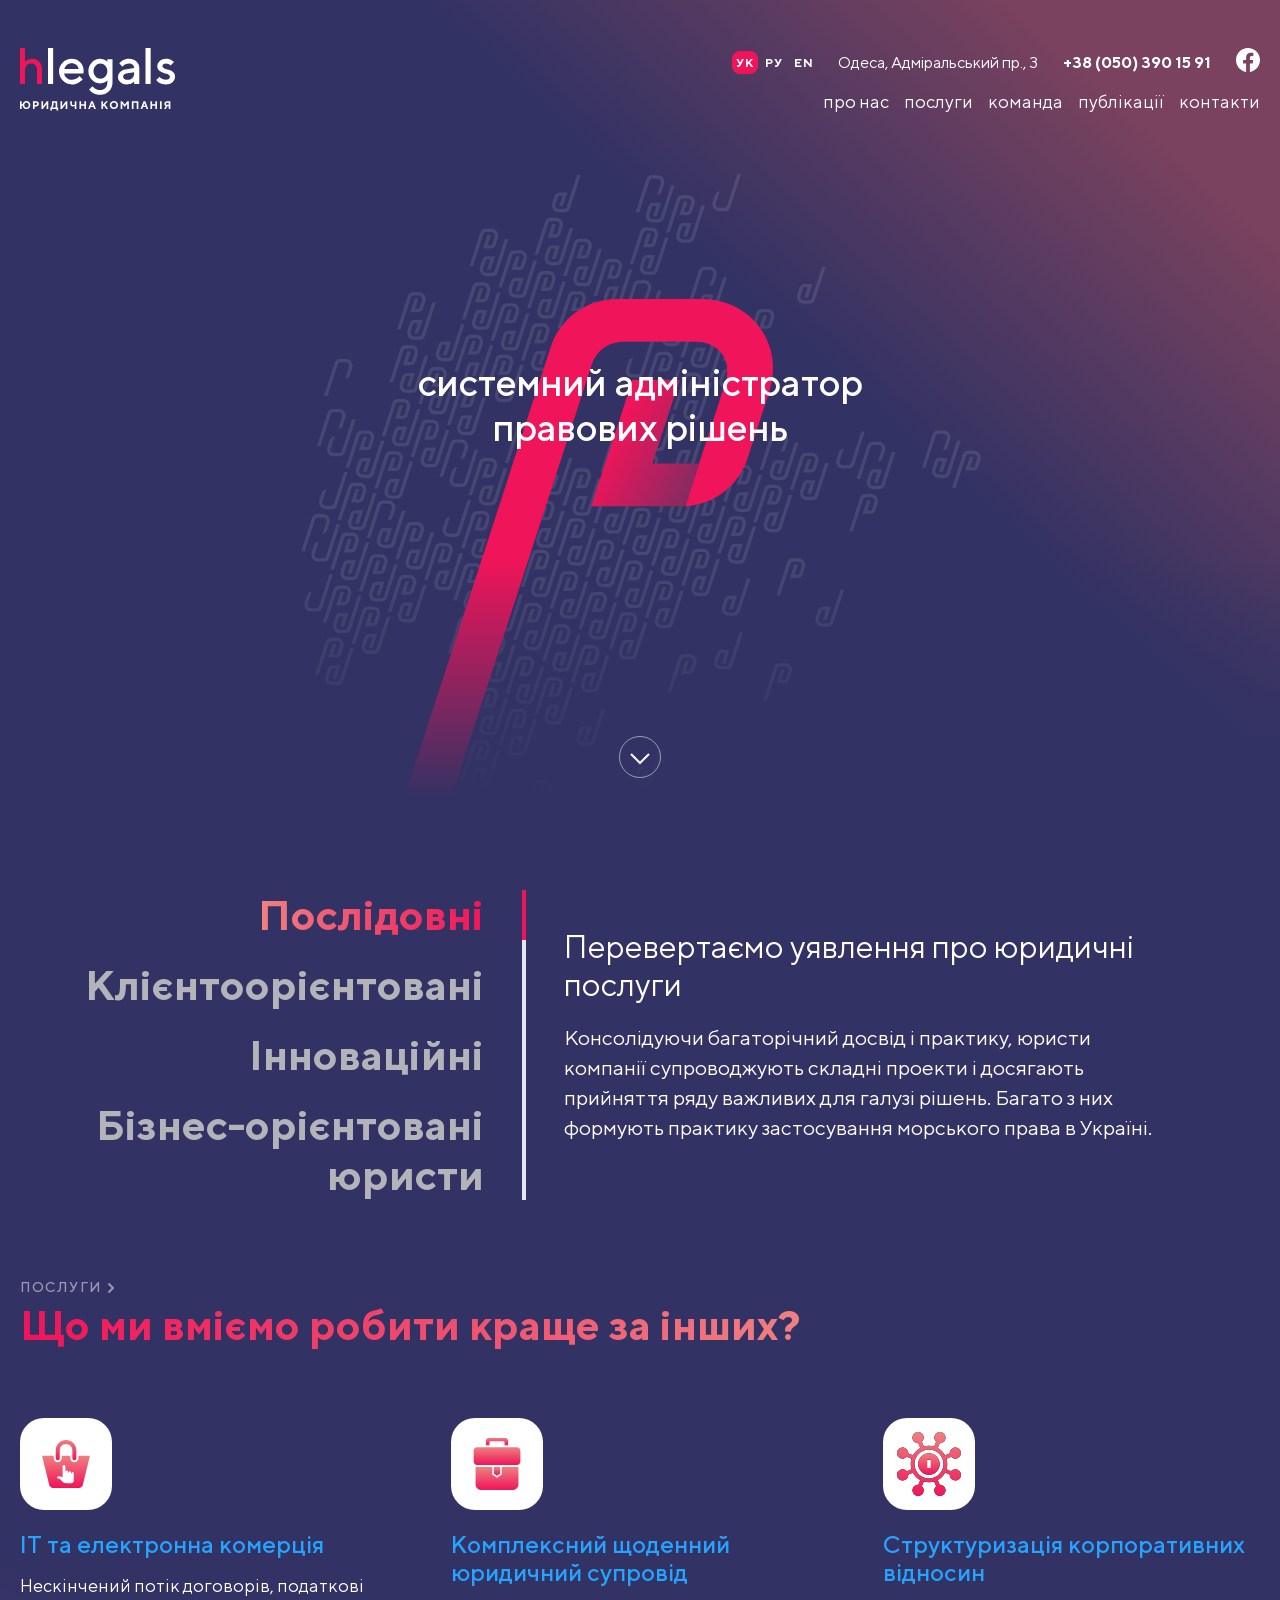
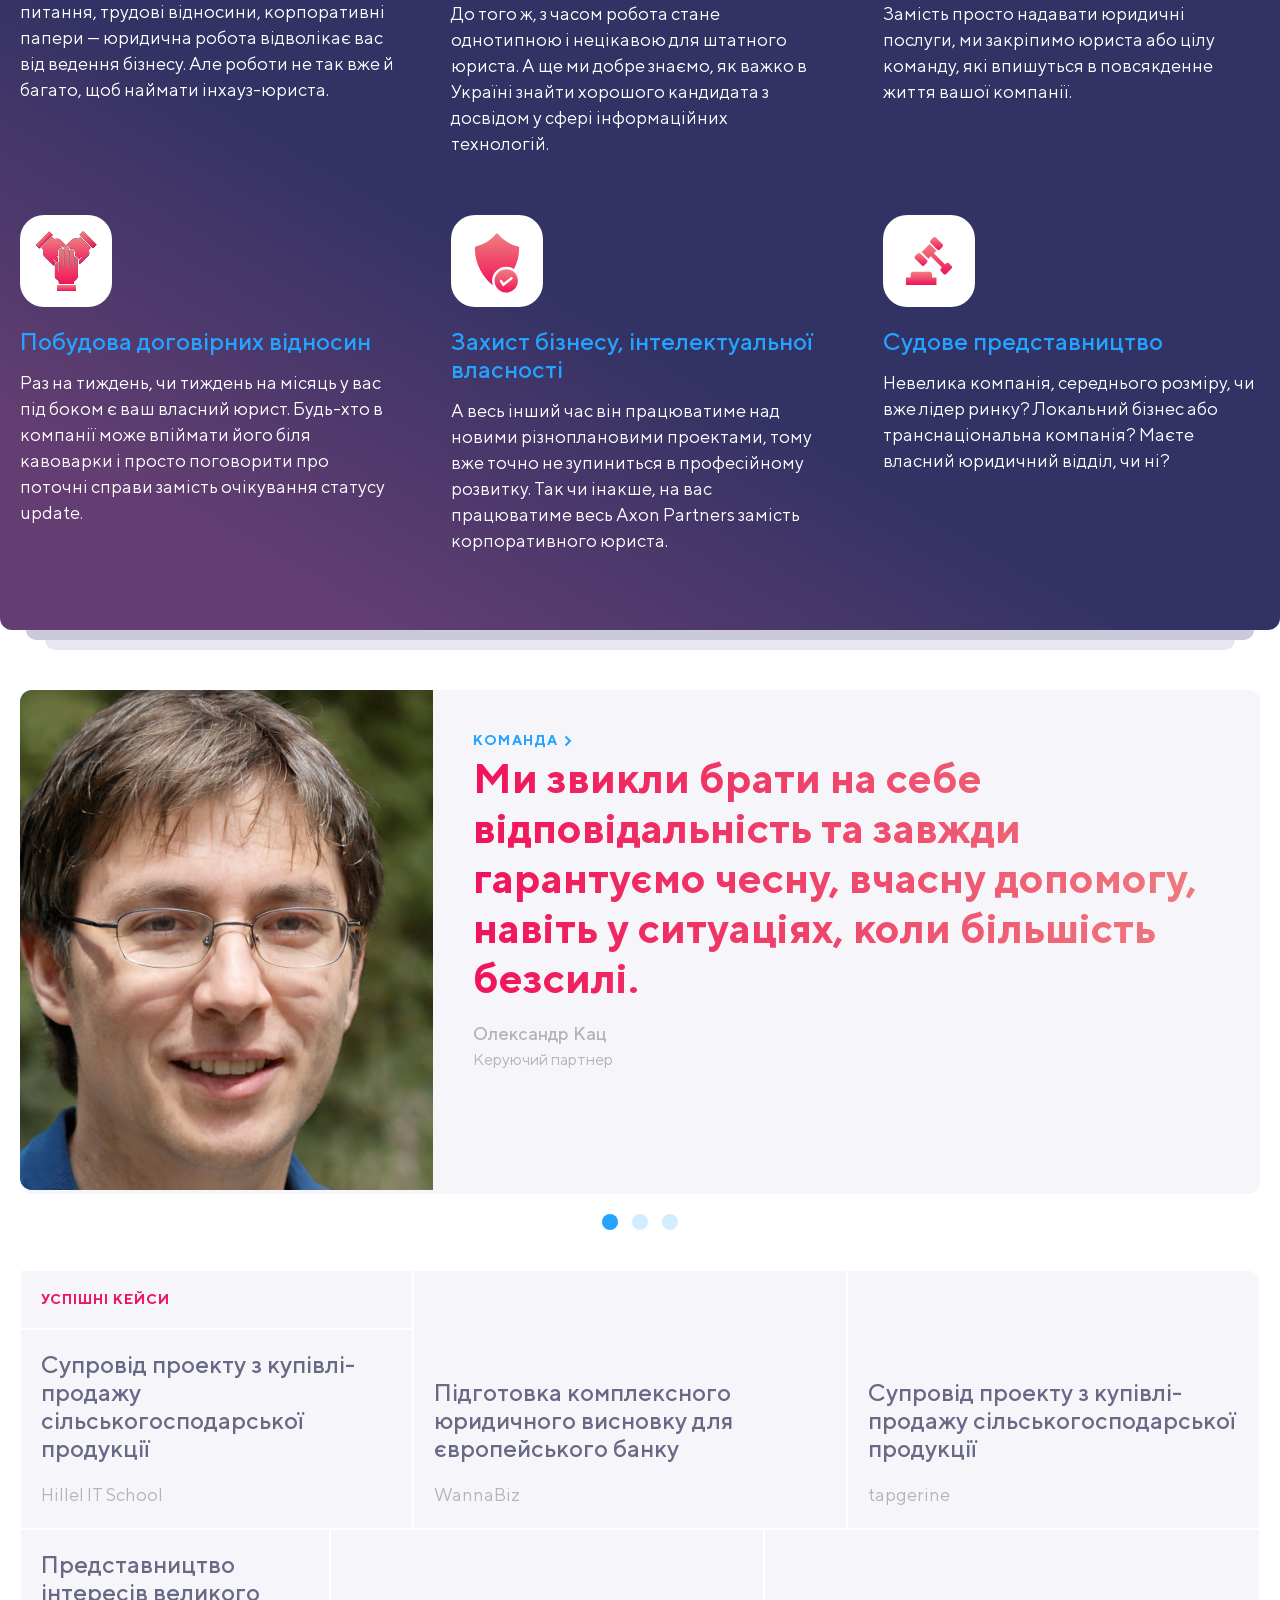
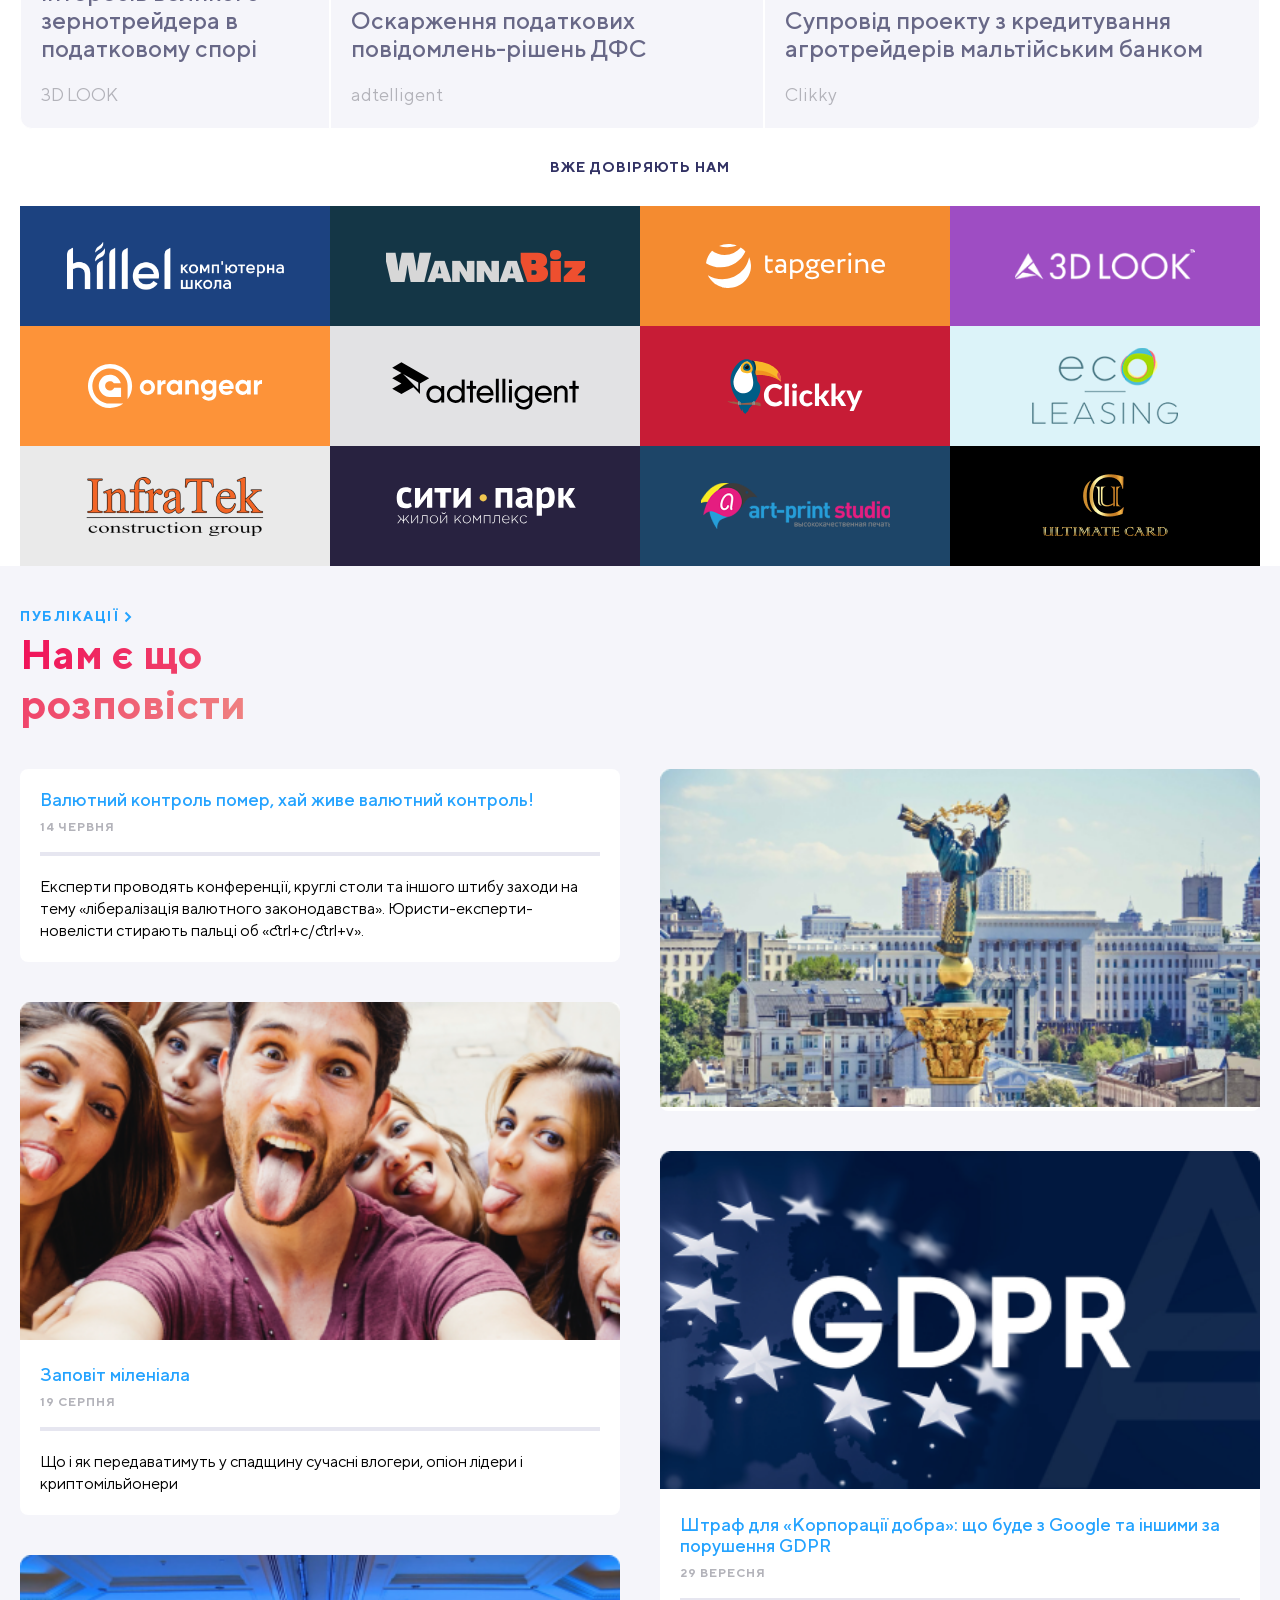
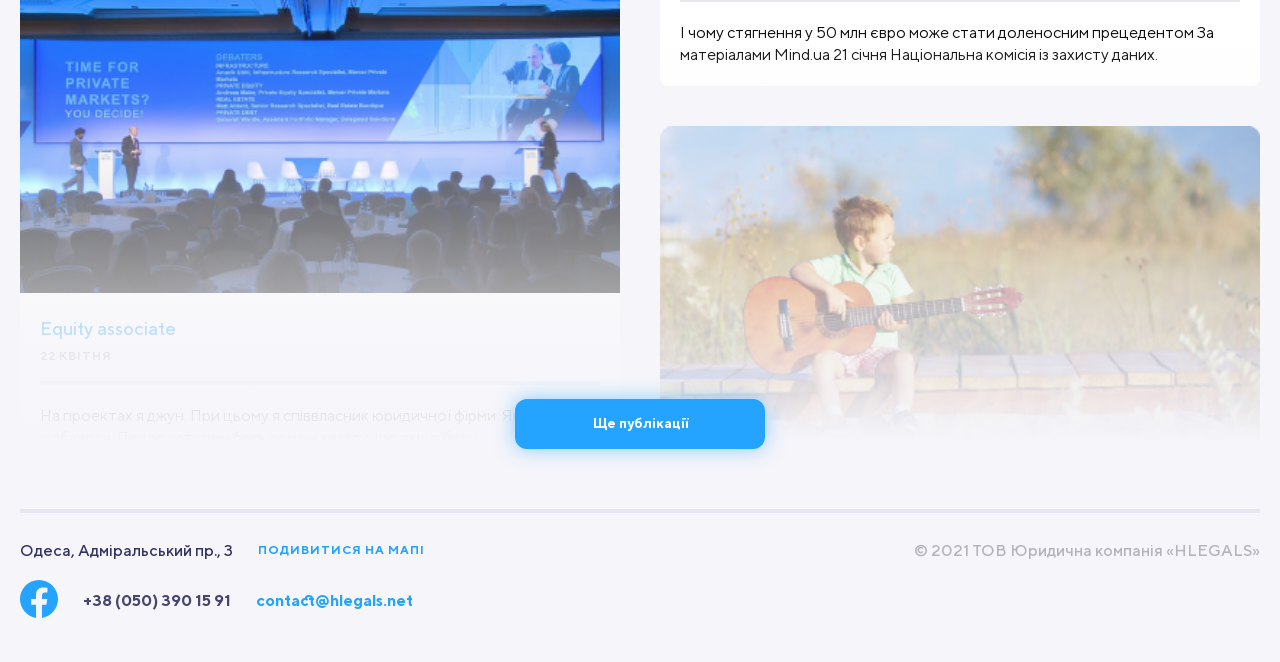
==== index.html @ c1e5ec0d "Сделал hover" ====
<!DOCTYPE html>
<html lang="zxx">

<head>
  <meta charset="UTF-8">
  <meta name="viewport" content="width=device-width, initial-scale=1.0">
  <meta http-equiv="X-UA-Compatible" content="ie=edge">
  <title>Hlegals</title>
  <link rel="stylesheet" href="assets/css/style.css">
  <link rel="shortcut icon" type="image/png" href="assets/img/favicon.svg">
</head>

<body>

  <header class="header">
    <div class="container">
      <div class="header__grid">
        <div class="header__logo">
          <img class="header__logo-img" src="assets/img/Logo-header.svg" alt="header__logo-img">
        </div>

        <nav class="header__actions actions">
          <div class="actions__lang">
            <a class="actions__lang-link actions__lang-link--active" href="#">УК</a>
            <a class="actions__lang-link" href="#">РУ</a>
            <a class="actions__lang-link" href="#">EN</a>

          </div>

          <address class="actions__address">
            <a class="actions__address-link"
              href="https://www.google.com/maps?q=%D0%9E%D0%B4%D0%B5%D1%81%D0%B0,+%D0%90%D0%B4%D0%BC%D1%96%D1%80%D0%B0%D0%BB%D1%8C%D1%81%D1%8C%D0%BA%D0%B8%D0%B9+%D0%BF%D1%80.,+3&um=1&ie=UTF-8&sa=X&ved=2ahUKEwiUn9HohcD7AhVwQ0EAHQjmD-EQ_AUoAXoECAIQAw"
              target="_blank">Одеса,
              Адміральський пр., 3</a>
          </address>

          <div class="actions__phone">
            <a class="actions__phone-link" href="tel:+380503901591">+38 (050) 390 15 91</a>
          </div>

          <div class="actions__social">
            <a class="actions__social-link" href="#">
              <svg width="24" height="24" viewBox="0 0 24 24" fill="none" xmlns="http://www.w3.org/2000/svg">
                <path class="actions__social-img"
                  d="M24 12.0733C24 5.40541 18.6274 0 12 0C5.37258 0 0 5.40541 0 12.0733C0 18.0995 4.38823 23.0943 10.125 24V15.5633H7.07813V12.0733H10.125V9.41343C10.125 6.38755 11.9165 4.71615 14.6576 4.71615C15.9705 4.71615 17.3438 4.95195 17.3438 4.95195V7.92313H15.8306C14.3399 7.92313 13.875 8.85379 13.875 9.80857V12.0733H17.2031L16.6711 15.5633H13.875V24C19.6118 23.0943 24 18.0995 24 12.0733Z"
                  fill="white" />
              </svg>
            </a>
          </div>
        </nav>

        <nav class="header__navbar-menu navbar">
          <div class="navbar__burger">
            <span class="navbar__burger-row"></span>
            <span class="navbar__burger-row"></span>
            <span class="navbar__burger-row"></span>
          </div>

          <ul class="navbar__list">
            <li class="navbar__item"><a class="navbar__link" href="about.html">про нас</a></li>
            <li class="navbar__item"><a class="navbar__link" href="servise.html">послуги</a></li>
            <li class="navbar__item"><a class="navbar__link" href="team.html">команда</a></li>
            <li class="navbar__item"><a class="navbar__link" href="publication.html">публікації</a></li>
            <li class="navbar__item"><a class="navbar__link" href="contacts.html">контакти</a></li>

          </ul>
        </nav>
      </div>

      <div class="header__picture">
        <h1 class="header__title">системний адміністратор правових рішень</h1>
        <img class="header__img" src="assets/img/header-logo-main.svg" alt="header-logo-main">
      </div>

      <div class="header__scroll">
        <svg class="header__scroll-img" width="42" height="42" viewBox="0 0 42 42" fill="none"
          xmlns="http://www.w3.org/2000/svg">
          <g clip-path="url(#clip0_1_613)">
            <circle opacity="0.5" cx="21" cy="21" r="20.5" stroke="white" />
            <path d="M12 18L21 27L30 18" stroke="white" stroke-width="2" />
          </g>
          <defs>
            <clipPath id="clip0_1_613">
              <rect width="42" height="42" fill="black" />
            </clipPath>
          </defs>
        </svg>

      </div>

    </div>
  </header>

  <main class="main">
    <section class="benefits">
      <div class="container">
        <div class="benefits__slider slider">
          <div class="slider__headers">
            <div class="slider__header active"><span>Послідовні</span></div>
            <div class="slider__header"><span>Клієнтоорієнтовані</span></div>
            <div class="slider__header"><span>Інноваційні</span></div>
            <div class="slider__header"><span>Бізнес-орієнтовані
                юристи</span></div>
          </div>

          <div class="slider__notes">
            <div class="slider__note active">
              <h3 class="slider__note-title">Перевертаємо уявлення про юридичні послуги</h3>
              <p class="slider__note-description">Консолідуючи багаторічний досвід і практику, юристи компанії
                супроводжують складні проекти і досягають прийняття ряду важливих для галузі рішень. Багато з них
                формують практику застосування морського права в Україні.</p>
            </div>

            <div class="slider__note">
              <h3 class="slider__note-title">Уявлення</h3>
              <p class="slider__note-description">Консолідуючи багаторічний досвід і практику, юристи компанії
                супроводжують складні проекти і досягають прийняття ряду важливих для галузі рішень. Багато з них
                формують практику застосування.</p>
            </div>

            <div class="slider__note">
              <h3 class="slider__note-title">Про юридичні послуги в межах держави</h3>
              <p class="slider__note-description">Консолідуючи багаторічний досвід і практику, юристи компанії
                супроводжують складні проекти і досягають прийняття ряду важливих для галузі рішень. Багато з них
                формують.</p>
            </div>

            <div class="slider__note">
              <h3 class="slider__note-title">Уявлення про юридичні послуги</h3>
              <p class="slider__note-description">Консолідуючи багаторічний досвід і практику, юристи компанії
                супроводжують складні проекти і досягають прийняття ряду важливих для галузі рішень. Багато з них
                формують практику застосування морського права в Україні.</p>
            </div>
          </div>

          <div class="slider__indicators">
            <div class="slider__indicator active"></div>
            <div class="slider__indicator"></div>
            <div class="slider__indicator"></div>
            <div class="slider__indicator"></div>
          </div>
        </div>
      </div>
    </section>

    <section class="experience">
      <div class="container">
        <strong>
          <a class="experience__link section-link" href="servise.html">послуги</a>
        </strong>
        <h2 class="experience__title"><span>Що ми вміємо робити краще за інших?</span></h2>

        <div class="experience__wrap">
          <article class="experience__item item-experience">
            <div class="item-experience__picture">
              <h3 class="item-experience__title"><a class="item-experience__title-link" href="servise-item.html">IT та
                  електронна
                  комерція</a></h3>
              <div class="item-experience__img-box">
                <img class="item-experience__img" src="assets/img/experience-item-1.svg" alt="item-experience-1">
              </div>
            </div>
            <p class="item-experience__description">Нескінчений потік договорів, податкові питання, трудові
              відносини,
              корпоративні папери — юридична
              робота відволікає вас від ведення бізнесу. Але роботи не так вже й багато, щоб наймати інхауз-юриста.
            </p>
          </article>

          <article class="experience__item item-experience">
            <div class="item-experience__picture">
              <h3 class="item-experience__title"><a class="item-experience__title-link"
                  href="servise-item.html">Комплексний щоденний
                  юридичний супровід</a></h3>
              <div class="item-experience__img-box">
                <img class="item-experience__img" src="assets/img/experience-item-2.svg" alt="item-experience-2">
              </div>
            </div>
            <p class="item-experience__description">До того ж, з часом робота стане однотипною і нецікавою для
              штатного
              юриста. А ще ми добре знаємо, як важко в Україні знайти хорошого кандидата з досвідом у сфері
              інформаційних технологій.
            </p>
          </article>

          <article class="experience__item item-experience">
            <div class="item-experience__picture">
              <h3 class="item-experience__title"><a class="item-experience__title-link"
                  href="servise-item.html">Структуризація
                  корпоративних відносин</a></h3>
              <div class="item-experience__img-box">
                <img class="item-experience__img" src="assets/img/experience-item-3.svg" alt="item-experience-3">
              </div>
            </div>
            <p class="item-experience__description">Замість просто надавати юридичні послуги, ми закріпимо юриста
              або
              цілу команду, які впишуться в повсякденне життя вашої компанії.
            </p>
          </article>

          <article class="experience__item item-experience">
            <div class="item-experience__picture">
              <h3 class="item-experience__title"><a class="item-experience__title-link"
                  href="servise-item.html">Побудовa договірних
                  відносин</a></h3>
              <div class="item-experience__img-box">
                <img class="item-experience__img" src="assets/img/experience-item-4.svg" alt="item-experience-4">
              </div>
            </div>
            <p class="item-experience__description">Раз на тиждень, чи тиждень на місяць у вас під боком є ваш
              власний
              юрист. Будь-хто в компанії може впіймати його біля кавоварки і просто поговорити про поточні справи
              замість очікування статусу update.
            </p>
          </article>

          <article class="experience__item item-experience">
            <div class="item-experience__picture">
              <h3 class="item-experience__title"><a class="item-experience__title-link" href="servise-item.html">Захист
                  бізнесу,
                  інтелектуальної власності</a></h3>
              <div class="item-experience__img-box">
                <img class="item-experience__img" src="assets/img/experience-item-5.svg" alt="item-experience-5">
              </div>
            </div>
            <p class="item-experience__description">А весь інший час він працюватиме над новими різноплановими
              проектами, тому вже точно не зупиниться в професійному розвитку. Так чи інакше, на вас працюватиме
              весь
              Axon Partners замість корпоративного юриста.
            </p>
          </article>

          <article class="experience__item item-experience">
            <div class="item-experience__picture">
              <h3 class="item-experience__title"><a class="item-experience__title-link" href="servise-item.html">Судове
                  представництво</a></h3>
              <div class="item-experience__img-box">
                <img class="item-experience__img" src="assets/img/experience-item-6.svg" alt="item-experience-6">
              </div>
            </div>
            <p class="item-experience__description">Невелика компанія, середнього розміру, чи вже лідер ринку?
              Локальний
              бізнес або транснаціональна компанія? Маєте власний юридичний відділ, чи ні?
            </p>
          </article>
        </div>

      </div>
    </section>

    <section class="review">
      <div class="container">
        <h2 class="visually-hidden">Комментарий руководителя</h2>
        <div class="review__container">
          <div class="review__foto">
            <img class="review__img" src="assets/img/author.jpg" alt="review__img">
          </div>

          <div class="review__content">
            <div class="review__link-wrap">
              <strong>
                <a class="review__link section-link section-link--alt" href="team.html">команда</a>
              </strong>
            </div>
            <blockquote class="review__title">Ми звикли брати на себе відповідальність та завжди гарантуємо чесну,
              вчасну
              допомогу,
              навіть у ситуаціях, коли більшість безсилі.</blockquote>
            <div class="review__author-wrap">
              <p class="review__author">Олександр Кац</p>
              <p class="review__job">Керуючий партнер</p>
            </div>
          </div>
        </div>

        <div class="slider__indicators slider__indicators--alt">
          <div class="slider__indicator  active"></div>
          <div class="slider__indicator"></div>
          <div class="slider__indicator"></div>
        </div>

      </div>
    </section>

    <section class="cases">
      <div class="container cases__container">
        <div class="cases__item">
          <h2 class="cases__title">Успішні кейси</h2>
        </div>

        <div class="cases__item">
          <h3 class="cases__item-title">Супровід проекту з купівлі-продажу сільськогосподарської продукції</h3>
          <p class="cases__item-description">Hillel IT School</p>
        </div>

        <div class="cases__item">
          <h3 class="cases__item-title">Підготовка комплексного юридичного висновку для європейського банку</h3>
          <p class="cases__item-description">WannaBiz</p>
        </div>

        <div class="cases__item">
          <h3 class="cases__item-title">Супровід проекту з купівлі-продажу сільськогосподарської продукції</h3>
          <p class="cases__item-description">tapgerine</p>
        </div>

        <div class="cases__item">
          <h3 class="cases__item-title">Представництво інтересів великого зернотрейдера в податковому спорі</h3>
          <p class="cases__item-description">3D LOOK</p>
        </div>

        <div class="cases__item">
          <h3 class="cases__item-title">Оскарження податкових повідомлень-рішень ДФС</h3>
          <p class="cases__item-description">adtelligent</p>
        </div>

        <div class="cases__item">
          <h3 class="cases__item-title">Супровід проекту з кредитування агротрейдерів мальтійським банком</h3>
          <p class="cases__item-description">Clikky</p>
        </div>

      </div>
    </section>

    <section class="companies">
      <div class="container companies__container">
        <h2 class="companies__title">Вже довіряють нам</h2>
        <div class="companies__wrap">
          <a class="companies__logo companies__logo--hillel" href="https://ithillel.ua"><img class="companies__img"
              src="assets/img/logo-hillel.svg" alt="companies__img"></a>
          <a class="companies__logo companies__logo--wannabiz" href="#"><img class="companies__img"
              src="assets/img/logo-wannabiz.png" alt="companies__img"></a>
          <a class="companies__logo companies__logo--tapgerine" href="#"><img class="companies__img"
              src="assets/img/logo-tapgerine.svg" alt="companies__img"></a>
          <a class="companies__logo companies__logo--3d" href="#"><img class="companies__img"
              src="assets/img/logo-3d.png" alt="companies__img"></a>
          <a class="companies__logo companies__logo--orangear" href="#"><img class="companies__img"
              src="assets/img/logo-orangear.svg" alt="companies__img"></a>
          <a class="companies__logo companies__logo--adtell" href="#"><img class="companies__img"
              src="assets/img/logo-adtell.svg" alt="companies__img"></a>
          <a class="companies__logo companies__logo--click" href="#"><img class="companies__img"
              src="assets/img/logo-click.svg" alt="companies__img"></a>
          <a class="companies__logo companies__logo--ecolease" href="#"><img class="companies__img"
              src="assets/img/logo-ecolease.png" alt="companies__img"></a>
          <a class="companies__logo companies__logo--infratek" href="#"><img class="companies__img"
              src="assets/img/logo-infratek.png" alt="companies__img"></a>
          <a class="companies__logo companies__logo--citypark" href="#"><img class="companies__img"
              src="assets/img/logo-citypark.svg" alt="companies__img"></a>
          <a class="companies__logo companies__logo--art" href="#"><img class="companies__img"
              src="assets/img/logo-art.png" alt="companies__img"></a>
          <a class="companies__logo companies__logo--ucard" href="#"><img class="companies__img"
              src="assets/img/logo-ucard.png" alt="companies__img"></a>
        </div>
      </div>
    </section>

    <section class="publication">
      <div class="container">
        <strong>
          <a class="publication__link section-link section-link--alt" href="publication.html">Публікації</a>
        </strong>
        <h2 class="publication__title"><span>Нам є що розповісти</span></h2>

        <div class="publication__wrap">
          <article class="publication-item">
            <h3 class="publication-item__title"><a class="publication-item__title-link"
                href="publication-item.html">Валютний контроль
                помер,
                хай живе валютний контроль!</a></h3>
            <time datetime="2022-06-14 16:00" class="publication-item__date">14 червня</time>
            <p class="publication-item__desription">Експерти проводять конференції, круглі столи та іншого штибу заходи
              на тему «лібералізація валютного законодавства». Юристи-експерти-новелісти стирають пальці об
              «ctrl+c/ctrl+v».</p>
          </article>

          <article class="publication-item">
            <a href="publication-item.html">
              <img class="publication-item__img" src="assets/img/publication-1.png" alt="publication-1">
            </a>
            <h3 class="publication-item__title"><a class="publication-item__title-link"
                href="publication-item.html">Заповiт мiленiала</a>
            </h3>
            <time datetime="2022-08-19 17:00" class="publication-item__date">19 серпня</time>
            <p class="publication-item__desription">Що i як передаватимуть у спадщину сучаснi влогери, опiон лiдери i
              криптомiльйонери
            </p>
          </article>

          <article class="publication-item">
            <a href="publication-item.html">
              <img class="publication-item__img" src="assets/img/publication-2.png" alt="publication-2">
            </a>
            <h3 class="publication-item__title"><a class="publication-item__title-link"
                href="publication-item.html">Equity associate</a>
            </h3>
            <time datetime="2022-04-22 18:00" class="publication-item__date">22 квітня</time>
            <p class="publication-item__desription">На проектах я джун. При цьому я співвласник юридичної фірми. Як це
              відбулося. Перед вступом батьки мені казали, що якщо буду…</p>
          </article>

          <article class="publication-item">
            <a href="publication-item.html">
              <img class="publication-item__img" src="assets/img/publication-3.png" alt="publication-3">
            </a>
            <h3 class="visually-hidden">State</h3>
          </article>

          <article class="publication-item">
            <a href="publication-item.html">
              <img class="publication-item__img" src="assets/img/publication-4.png" alt="publication-4">
            </a>
            <h3 class="publication-item__title"><a class="publication-item__title-link"
                href="publication-item.html">Штраф для «Корпорації
                добра»: що буде з Google та іншими за порушення
                GDPR</a></h3>
            <time datetime="2022-09-29 19:00" class="publication-item__date">29 вересня</time>
            <p class="publication-item__desription">І чому стягнення у 50 млн євро може стати доленосним прецедентом За
              матеріалами Mind.ua 21 січня Національна комісія із захисту даних.</p>
          </article>

          <article class="publication-item">
            <a href="publication-item.html">
              <img class="publication-item__img" src="assets/img/publication-5.png" alt="publication-5">
            </a>
            <h3 class="visually-hidden">Kids</h3>
          </article>
        </div>

        <button class="publication__buttom buttom">Ще публікації</button>

      </div>
    </section>
  </main>

  <footer class="footer">
    <div class="container footer__container">
      <div class="footer__contacts-wrap">
        <address class="footer__contacts">
          <p class="footer__adress"><span class="footer__adress-title">Одеса</span>, Адміральський пр., 3</p>
          <a class="footer__adress-link adress-link"
            href="https://www.google.com/maps?q=%D0%9E%D0%B4%D0%B5%D1%81%D0%B0,+%D0%90%D0%B4%D0%BC%D1%96%D1%80%D0%B0%D0%BB%D1%8C%D1%81%D1%8C%D0%BA%D0%B8%D0%B9+%D0%BF%D1%80.,+3&um=1&ie=UTF-8&sa=X&ved=2ahUKEwiUn9HohcD7AhVwQ0EAHQjmD-EQ_AUoAXoECAIQAw"
            target="_blank">Подивитися
            на мапі</a>
        </address>

        <div class="footer__contacts-second">
          <div class="footer__social">
            <a class="footer__social-link" href="#">
              <svg width="38" height="38" viewBox="0 0 38 38" fill="none" xmlns="http://www.w3.org/2000/svg">
                <g clip-path="url(#clip0_40086_1484)">
                  <path class="footer__social-img"
                    d="M38 19.1161C38 8.55857 29.4934 0 19 0C8.50658 0 0 8.55857 0 19.1161C0 28.6575 6.94803 36.5659 16.0312 38V24.6419H11.207V19.1161H16.0312V14.9046C16.0312 10.1136 18.8678 7.46723 23.2078 7.46723C25.2866 7.46723 27.4609 7.84059 27.4609 7.84059V12.545H25.0651C22.7048 12.545 21.9688 14.0185 21.9688 15.5302V19.1161H27.2383L26.3959 24.6419H21.9688V38C31.052 36.5659 38 28.6575 38 19.1161Z"
                    fill="#24A3FF" />
                </g>
                <defs>
                  <clipPath id="clip0_40086_1484">
                    <rect width="38" height="38" fill="white" />
                  </clipPath>
                </defs>
              </svg>
            </a>
          </div>
          <div class="footer__phone">
            <a class="footer__phone-link phone-link" href="tel:+380503901591">+38 (050) 390 15 91</a>
          </div>
          <div class="footer__email">
            <a class="footer__email-link email-link" href="mailto:contact@hlegals.net">contact@hlegals.net</a>
          </div>
        </div>
      </div>

      <p class="footer__copyright">© 2021 ТОВ Юридична компанія «HLEGALS»</p>
    </div>
  </footer>

  <script src="https://ajax.googleapis.com/ajax/libs/jquery/3.6.1/jquery.min.js"></script>
  <script src="assets/js/main.js"></script>

</body>

</html>
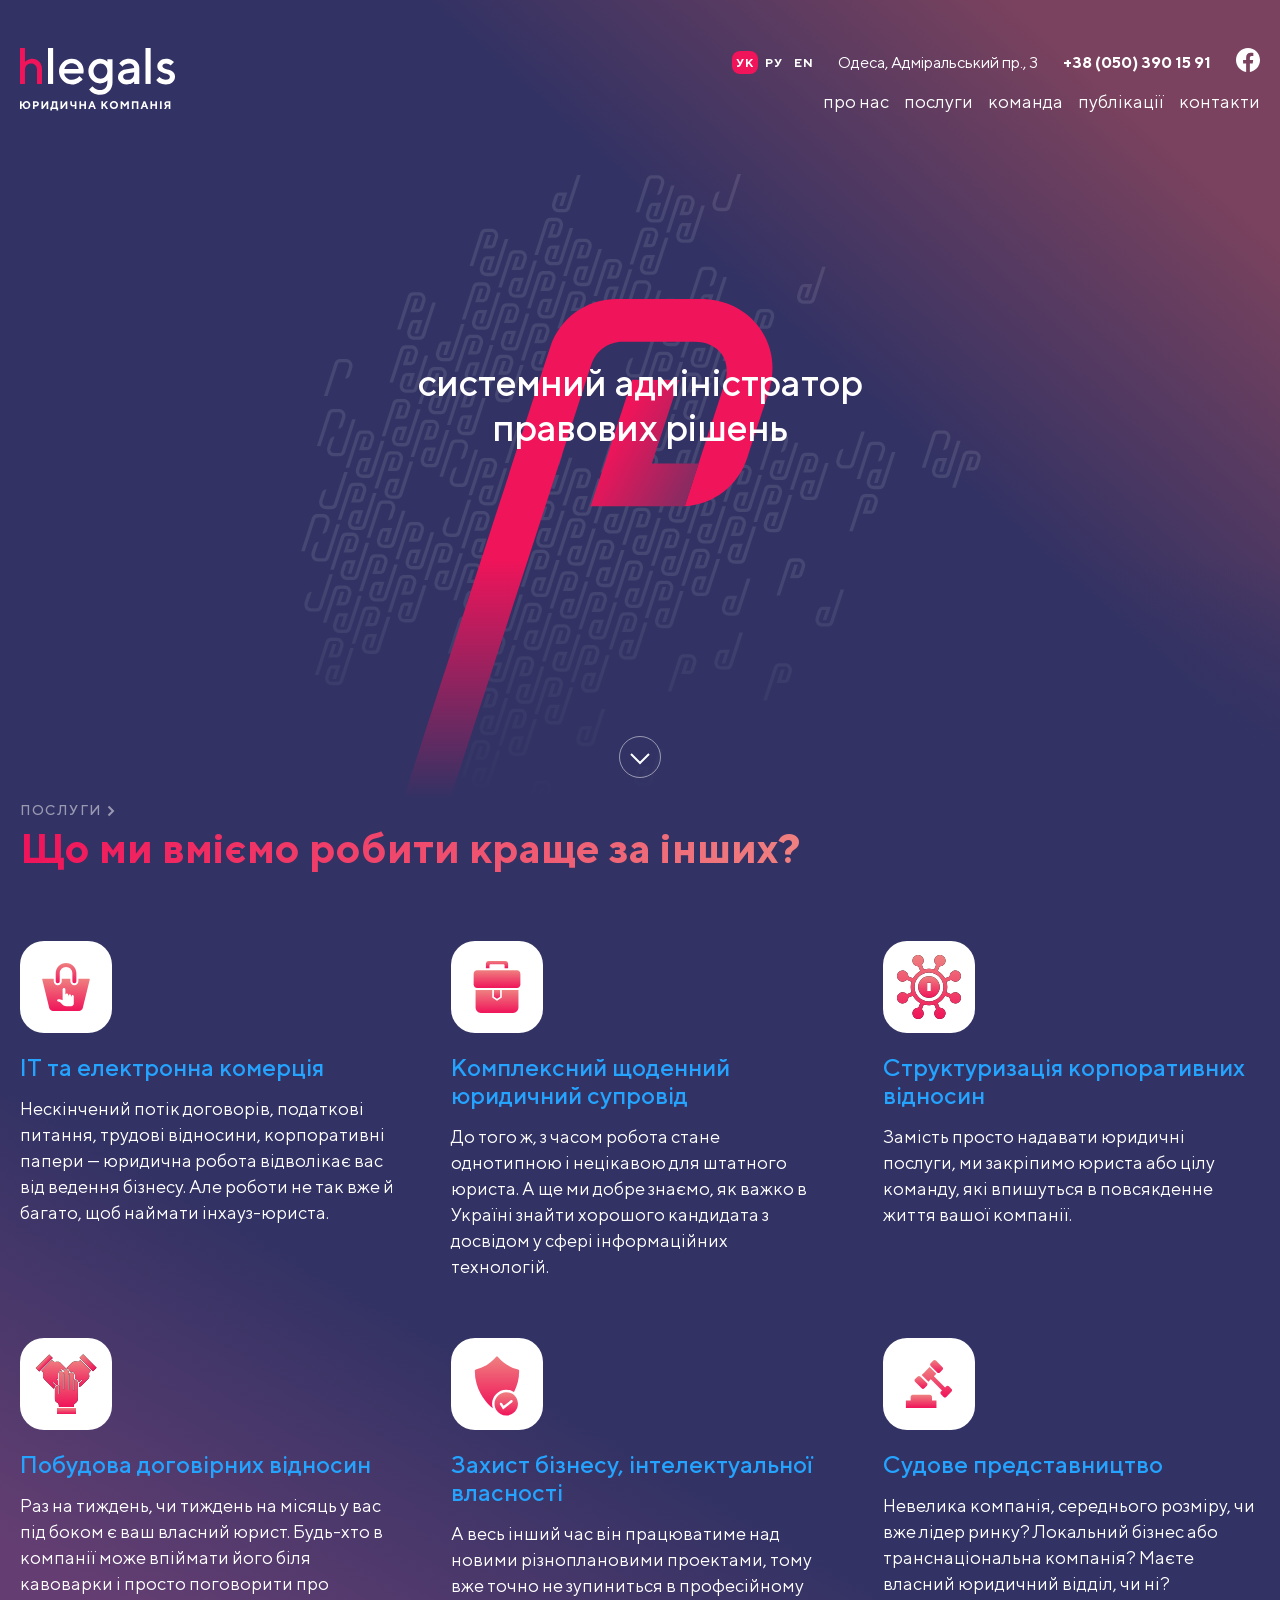
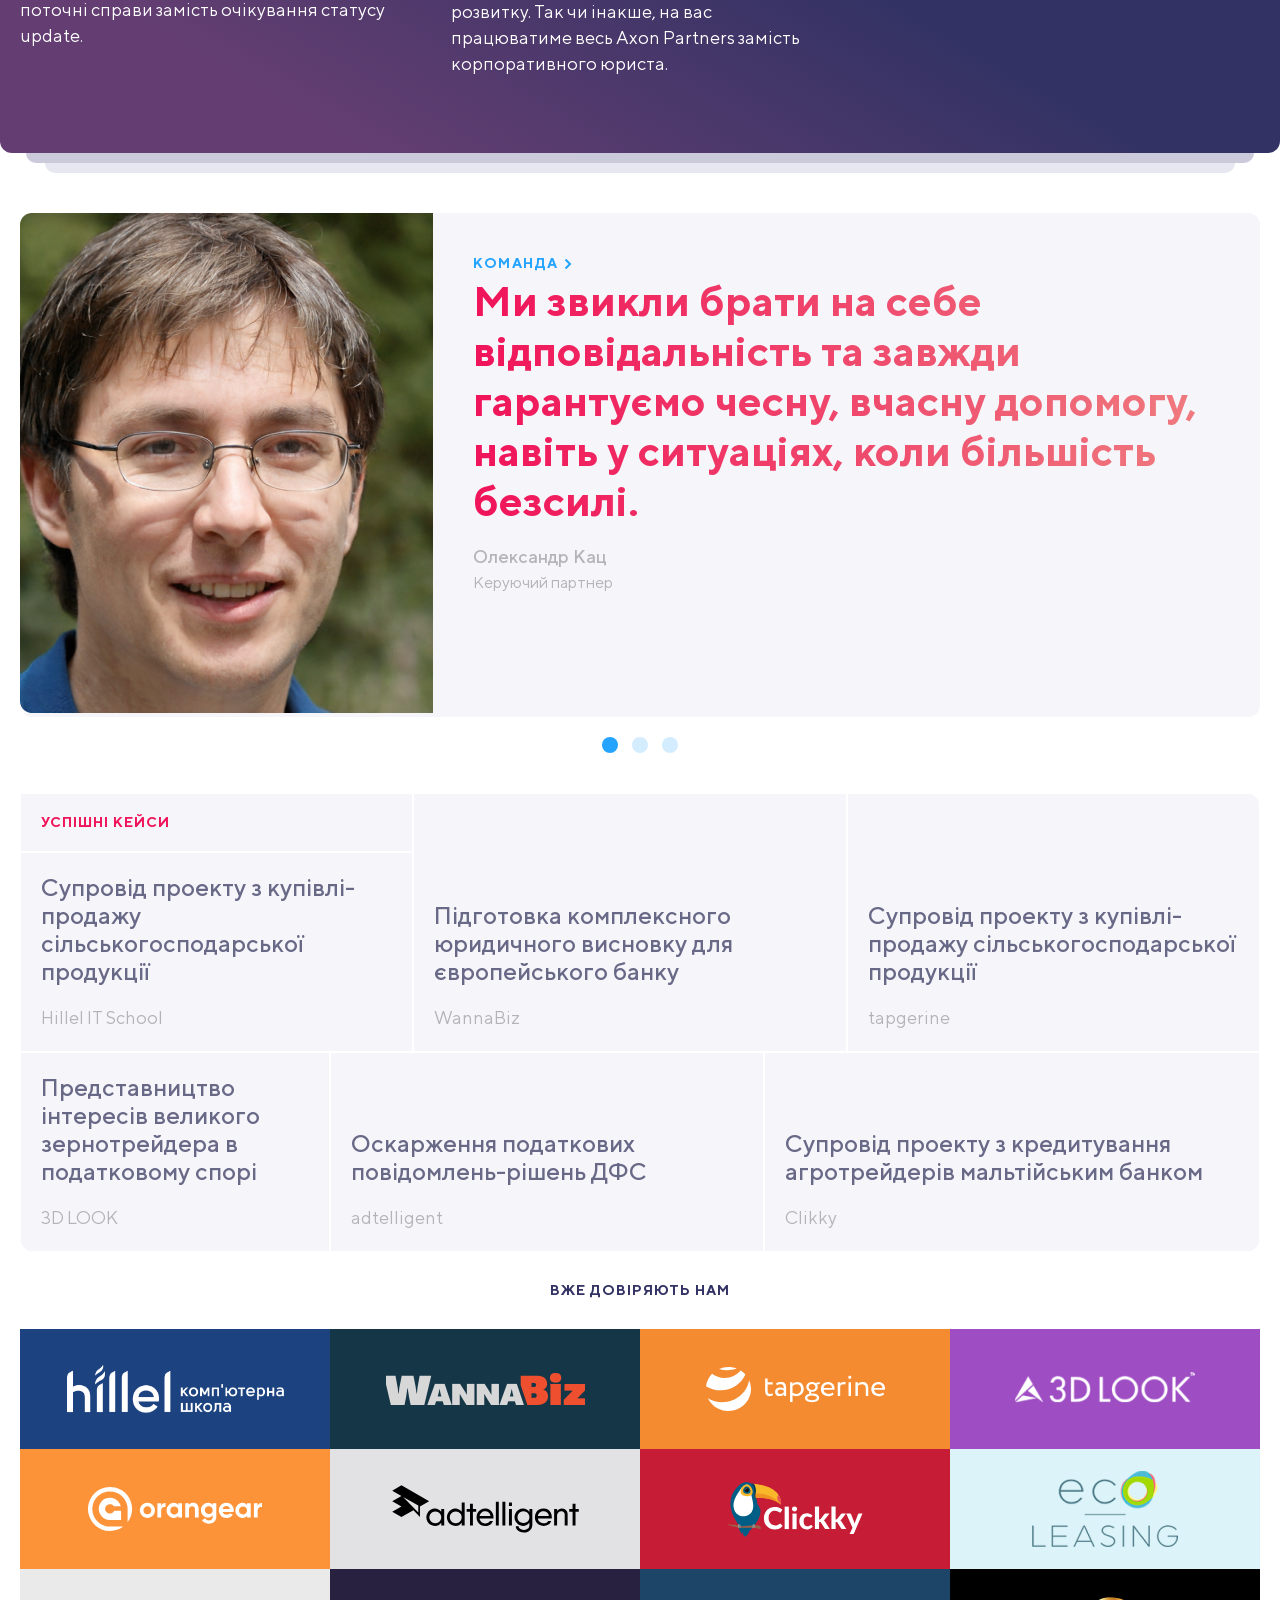
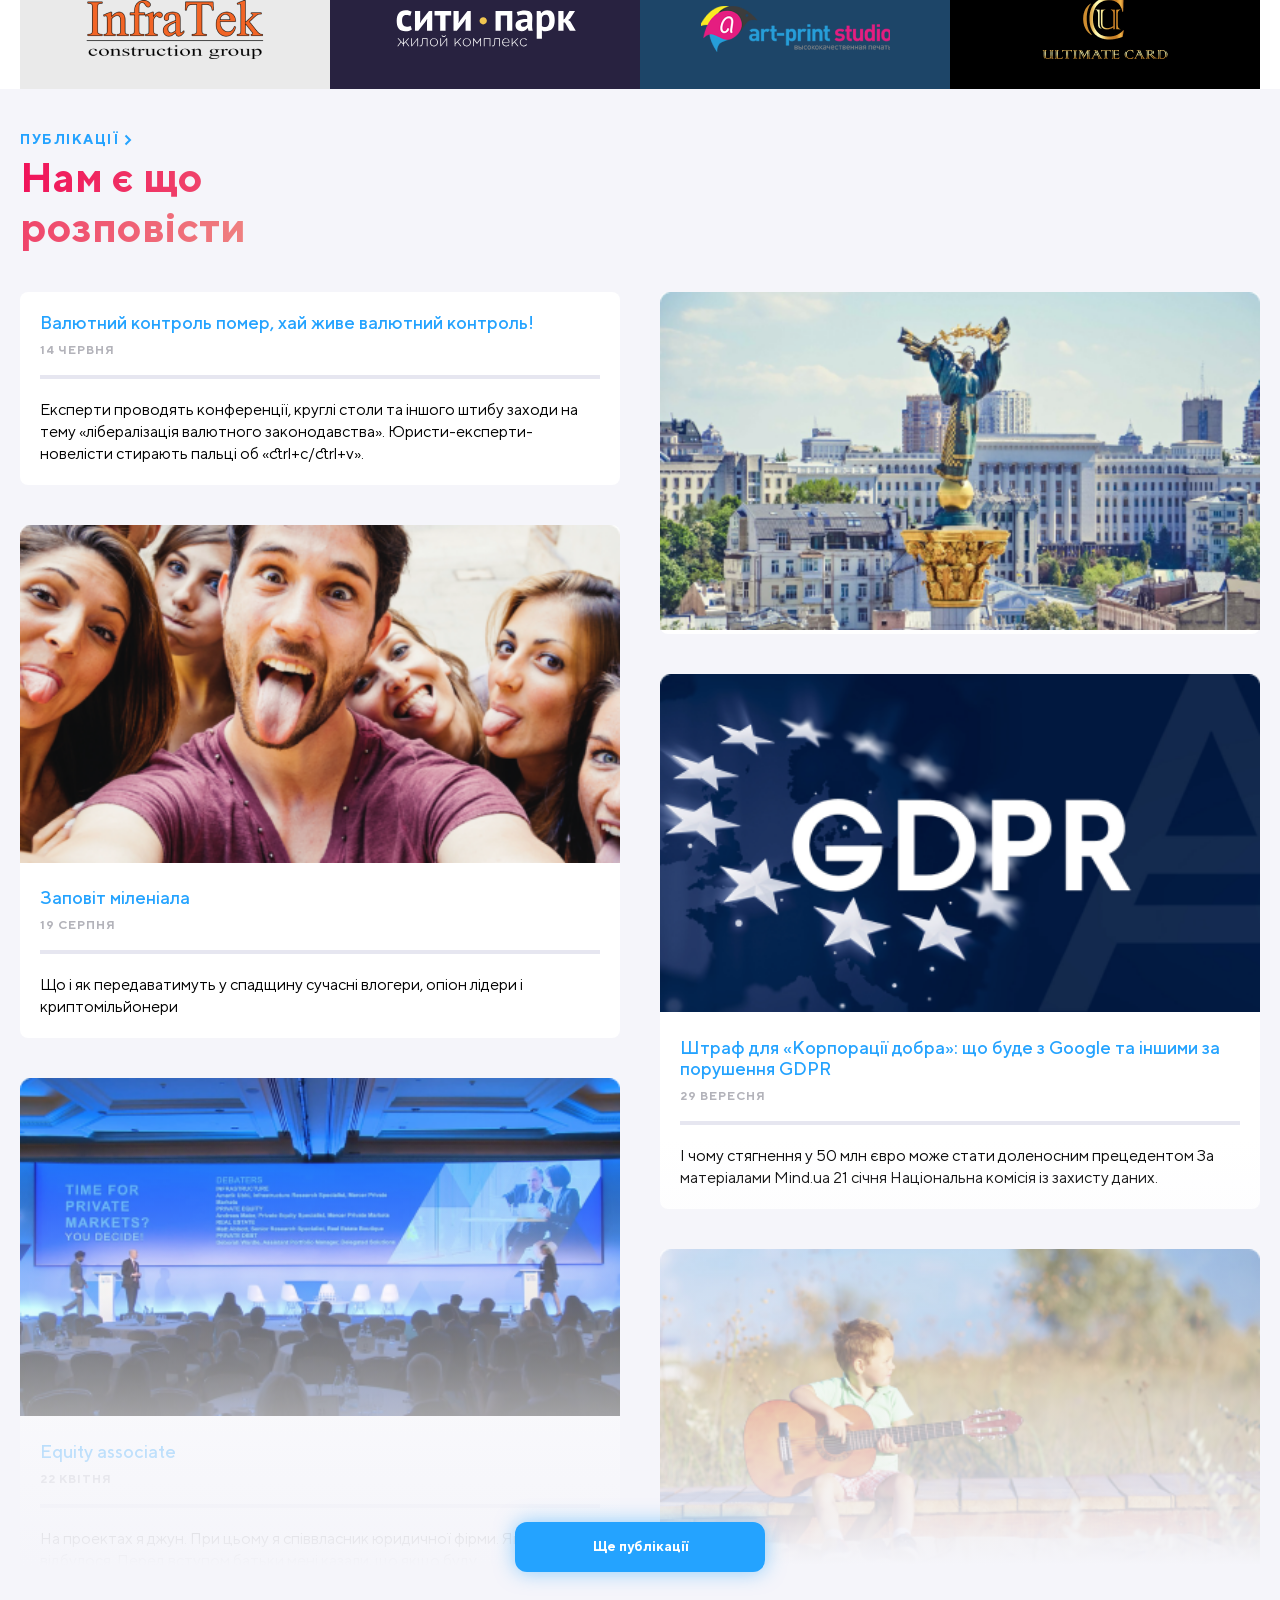
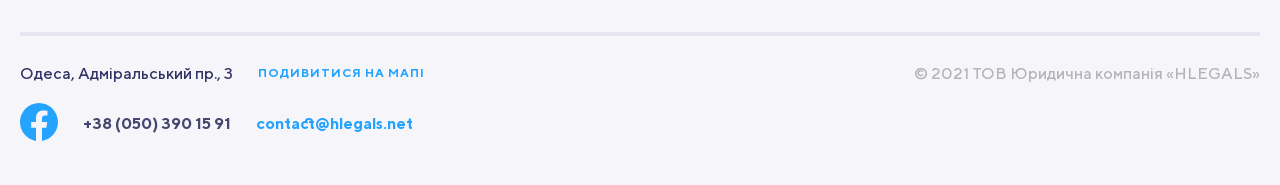
==== commit 5eddaa5a: "Заработал горизонтальный слайдер" ====
--- a/index.html
+++ b/index.html
@@ -94,7 +94,7 @@
   <main class="main">
     <section class="benefits">
       <div class="container">
-        <div class="benefits__slider slider">
+        <!-- <div class="benefits__slider slider">
           <div class="slider__headers">
             <div class="slider__header active"><span>Послідовні</span></div>
             <div class="slider__header"><span>Клієнтоорієнтовані</span></div>
@@ -139,7 +139,7 @@
             <div class="slider__indicator"></div>
             <div class="slider__indicator"></div>
           </div>
-        </div>
+        </div> -->
       </div>
     </section>
 
@@ -251,7 +251,8 @@
     <section class="review">
       <div class="container">
         <h2 class="visually-hidden">Комментарий руководителя</h2>
-        <div class="review__container">
+
+        <div class="slider__header slider-alt active review__container">
           <div class="review__foto">
             <img class="review__img" src="assets/img/author.jpg" alt="review__img">
           </div>
@@ -273,11 +274,53 @@
           </div>
         </div>
 
+        <div class="slider__header slider-alt review__container">
+          <div class="review__foto">
+            <img class="review__img" src="assets/img/team-3.png" alt="review__img">
+          </div>
+
+          <div class="review__content">
+            <div class="review__link-wrap">
+              <strong>
+                <a class="review__link section-link section-link--alt" href="team.html">команда</a>
+              </strong>
+            </div>
+            <blockquote class="review__title">Честнiсть - це наш скарб, навiть в таких умовах життя.</blockquote>
+            <div class="review__author-wrap">
+              <p class="review__author">Олександр Чох</p>
+              <p class="review__job">Associate</p>
+            </div>
+          </div>
+        </div>
+
+        <div class="slider__header slider-alt review__container">
+          <div class="review__foto">
+            <img class="review__img" src="assets/img/team-2.png" alt="review__img">
+          </div>
+
+          <div class="review__content">
+            <div class="review__link-wrap">
+              <strong>
+                <a class="review__link section-link section-link--alt" href="team.html">команда</a>
+              </strong>
+            </div>
+            <blockquote class="review__title">Навіть у ситуаціях, коли більшість безсилі, ми приходимо на допомогу.
+            </blockquote>
+            <div class="review__author-wrap">
+              <p class="review__author">Микита Олександровський</p>
+              <p class="review__job">Керуючий партнер</p>
+            </div>
+          </div>
+        </div>
+
         <div class="slider__indicators slider__indicators--alt">
-          <div class="slider__indicator  active"></div>
+          <div class="slider__indicator active"></div>
           <div class="slider__indicator"></div>
           <div class="slider__indicator"></div>
-        </div>
+
+        </div>
+
+      </div>
 
       </div>
     </section>
@@ -473,7 +516,7 @@
   </footer>
 
   <script src="https://ajax.googleapis.com/ajax/libs/jquery/3.6.1/jquery.min.js"></script>
-  <script src="assets/js/main.js"></script>
+  <script src="assets/js/main-sec.js"></script>
 
 </body>
 
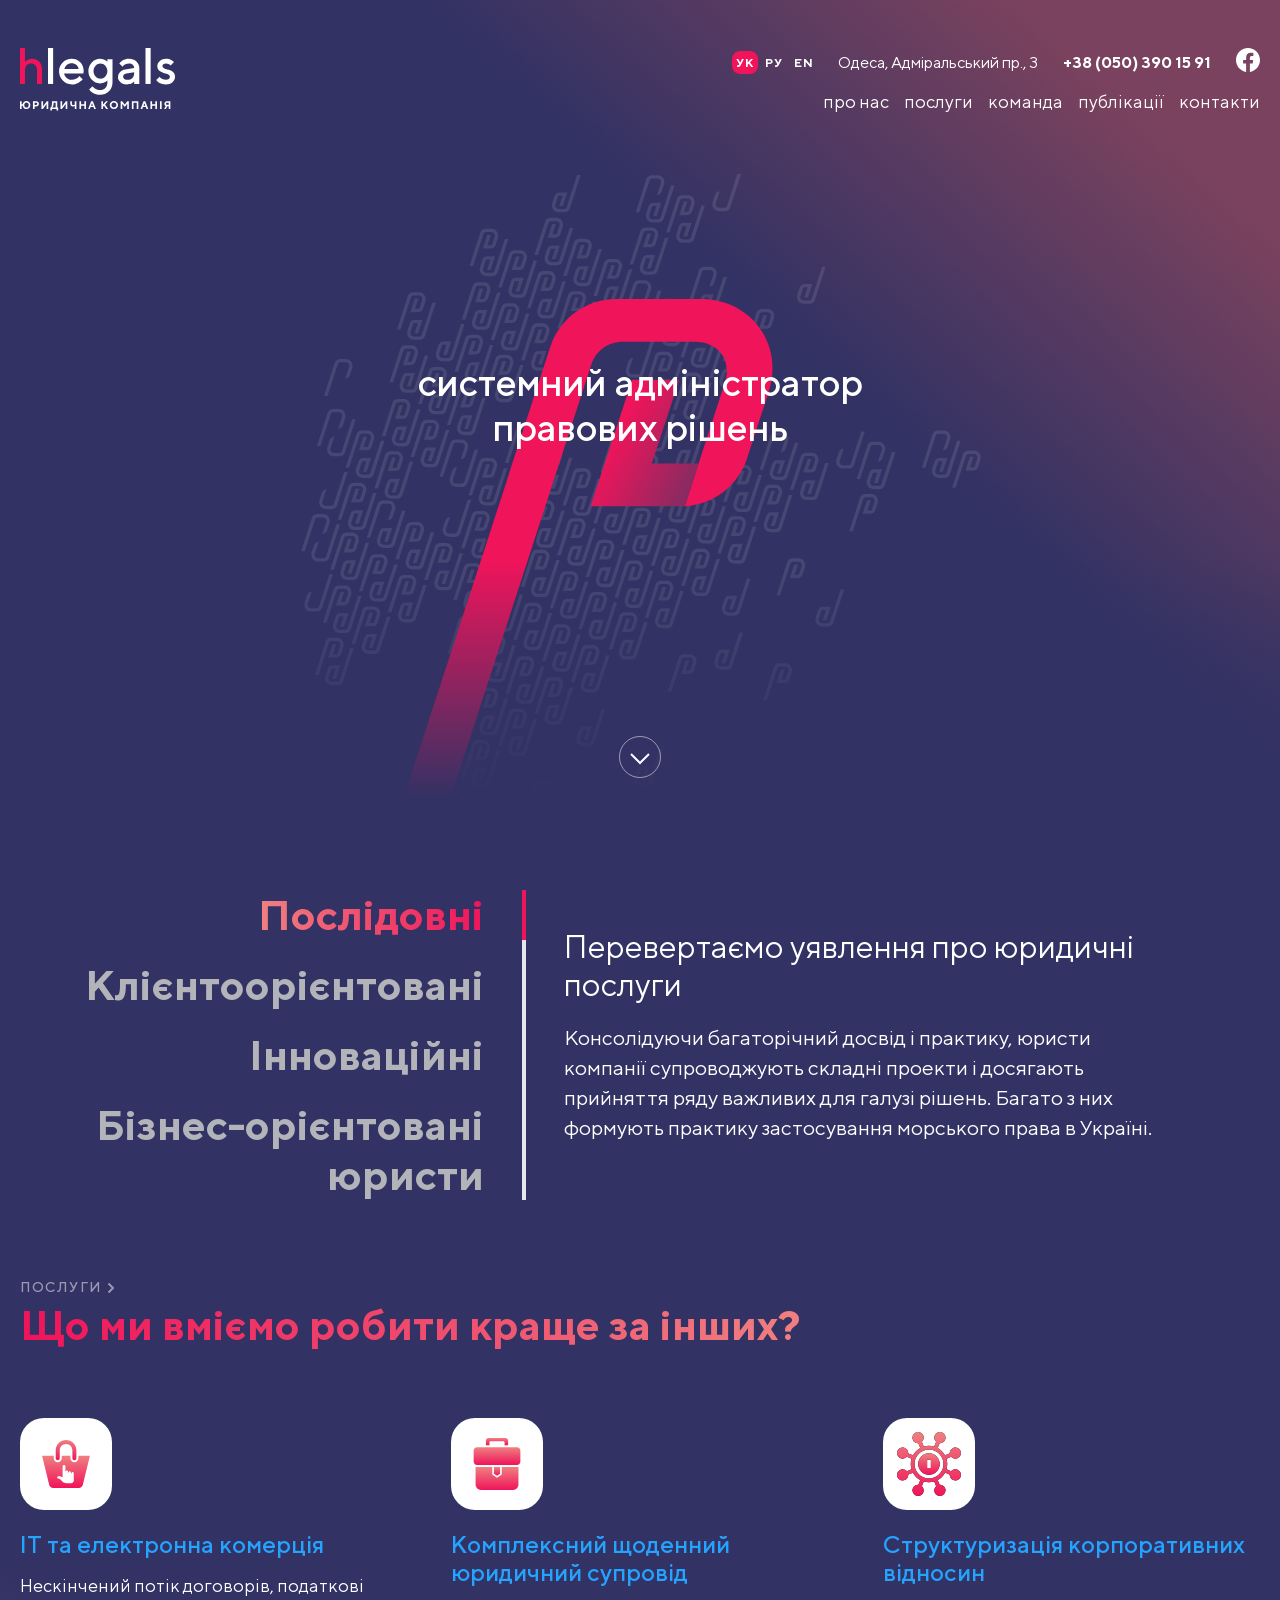
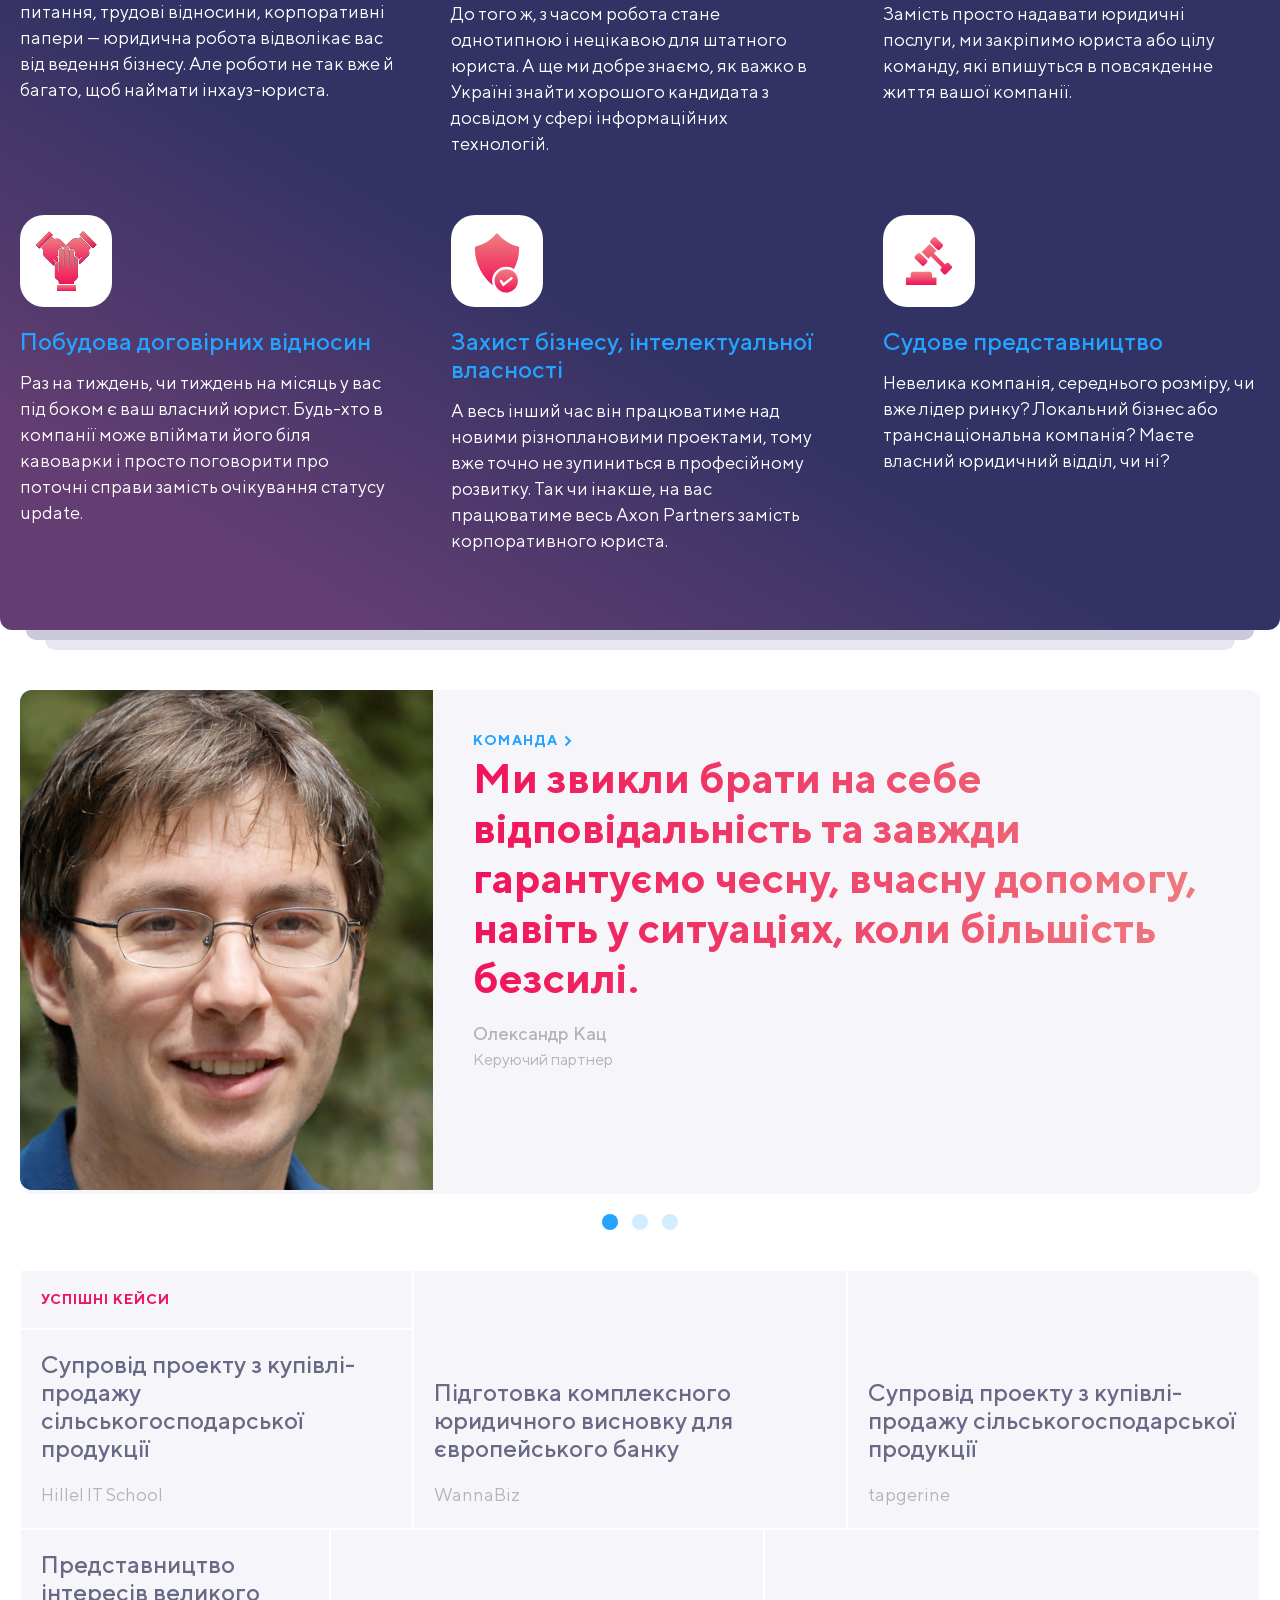
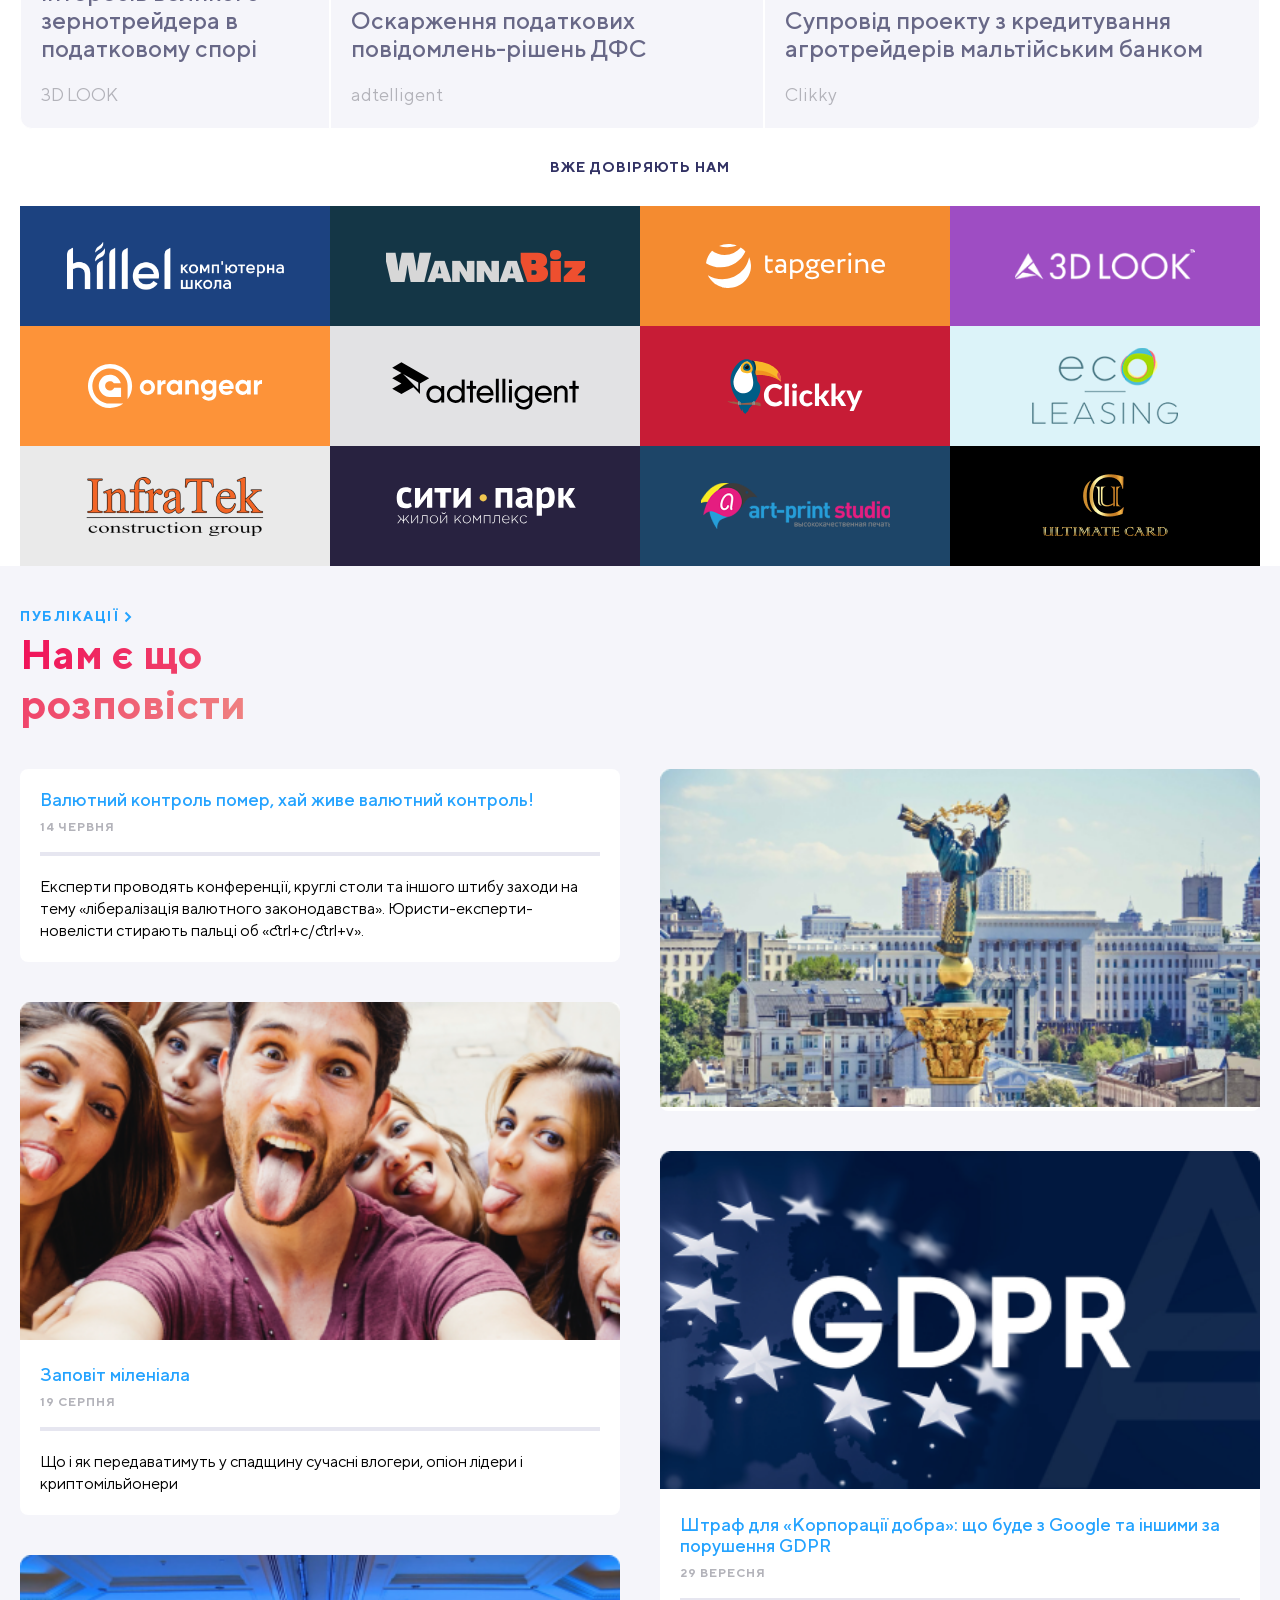
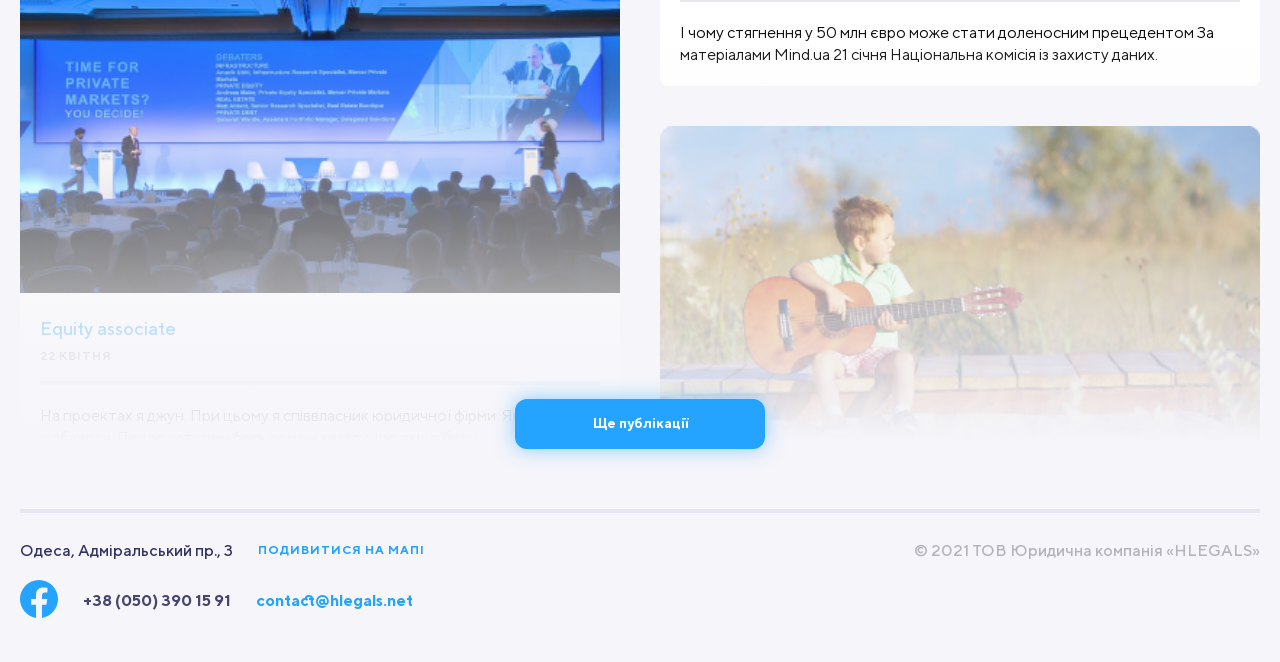
==== commit 3c38593c: "Сделал слайдер для about" ====
--- a/index.html
+++ b/index.html
@@ -94,7 +94,7 @@
   <main class="main">
     <section class="benefits">
       <div class="container">
-        <!-- <div class="benefits__slider slider">
+        <div class="benefits__slider slider">
           <div class="slider__headers">
             <div class="slider__header active"><span>Послідовні</span></div>
             <div class="slider__header"><span>Клієнтоорієнтовані</span></div>
@@ -139,7 +139,7 @@
             <div class="slider__indicator"></div>
             <div class="slider__indicator"></div>
           </div>
-        </div> -->
+        </div>
       </div>
     </section>
 
@@ -252,7 +252,7 @@
       <div class="container">
         <h2 class="visually-hidden">Комментарий руководителя</h2>
 
-        <div class="slider__header slider-alt active review__container">
+        <div class="slider-alt active review__container">
           <div class="review__foto">
             <img class="review__img" src="assets/img/author.jpg" alt="review__img">
           </div>
@@ -274,7 +274,7 @@
           </div>
         </div>
 
-        <div class="slider__header slider-alt review__container">
+        <div class="slider-alt review__container">
           <div class="review__foto">
             <img class="review__img" src="assets/img/team-3.png" alt="review__img">
           </div>
@@ -293,7 +293,7 @@
           </div>
         </div>
 
-        <div class="slider__header slider-alt review__container">
+        <div class="slider-alt review__container">
           <div class="review__foto">
             <img class="review__img" src="assets/img/team-2.png" alt="review__img">
           </div>
@@ -313,11 +313,10 @@
           </div>
         </div>
 
-        <div class="slider__indicators slider__indicators--alt">
-          <div class="slider__indicator active"></div>
-          <div class="slider__indicator"></div>
-          <div class="slider__indicator"></div>
-
+        <div class="slider-alt__indicators-alt">
+          <div class="slider-alt__indicator-alt active"></div>
+          <div class="slider-alt__indicator-alt"></div>
+          <div class="slider-alt__indicator-alt"></div>
         </div>
 
       </div>
@@ -516,7 +515,8 @@
   </footer>
 
   <script src="https://ajax.googleapis.com/ajax/libs/jquery/3.6.1/jquery.min.js"></script>
-  <script src="assets/js/main-sec.js"></script>
+  <script src="assets/js/main.js"></script>
+  <!-- <script src="assets/js/main-sec.js"></script> -->
 
 </body>
 
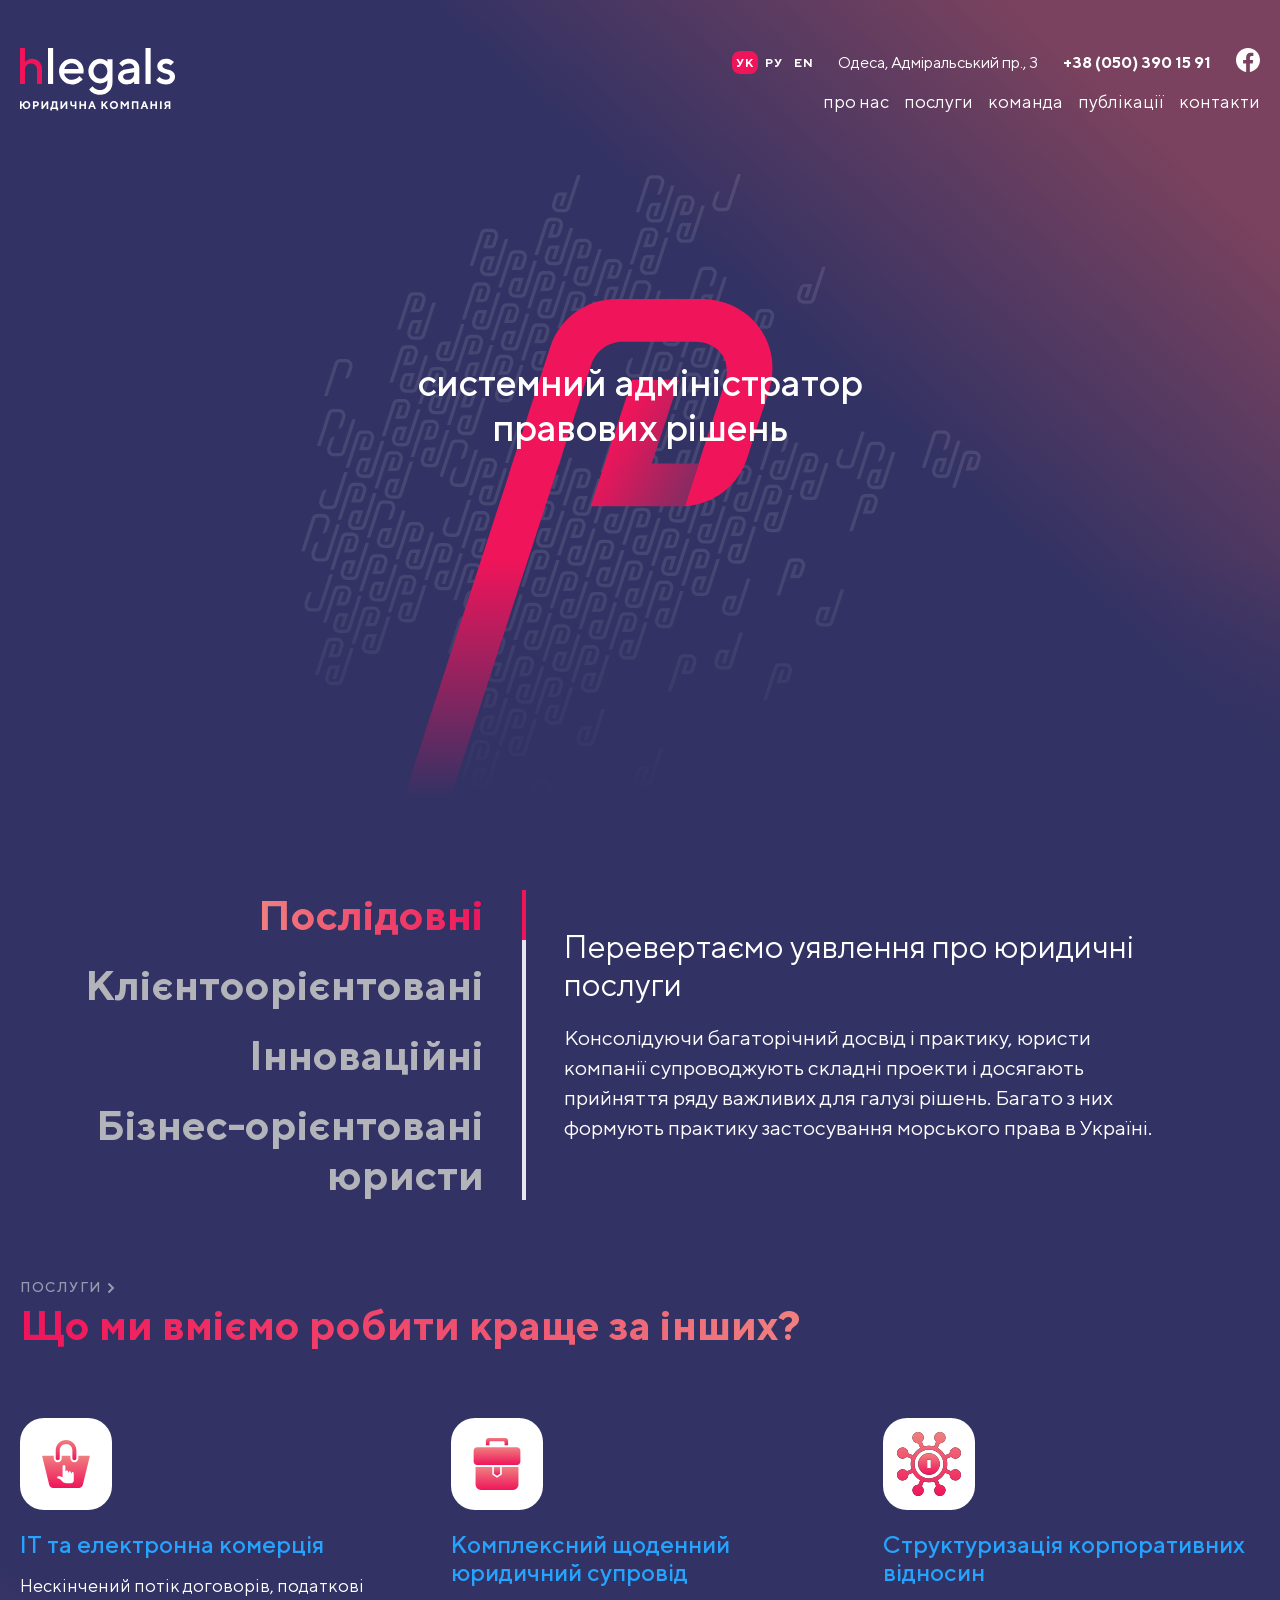
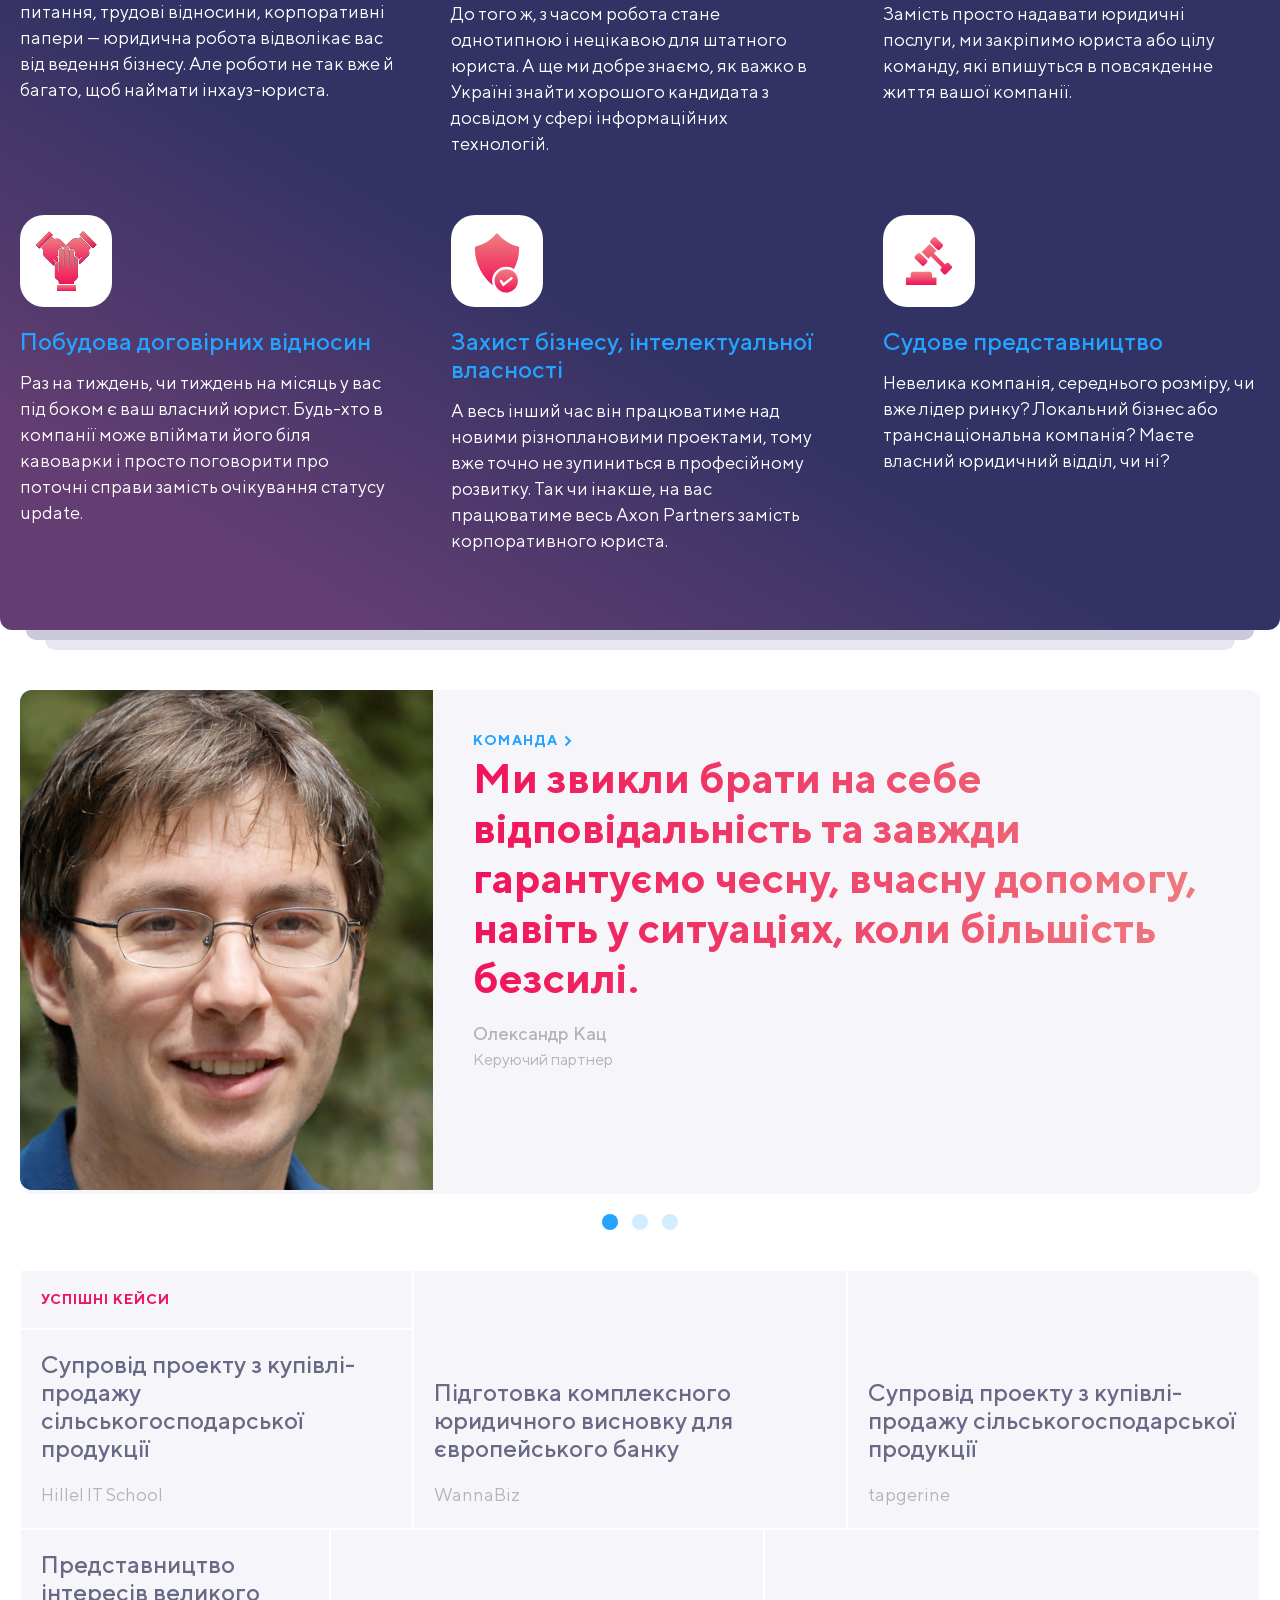
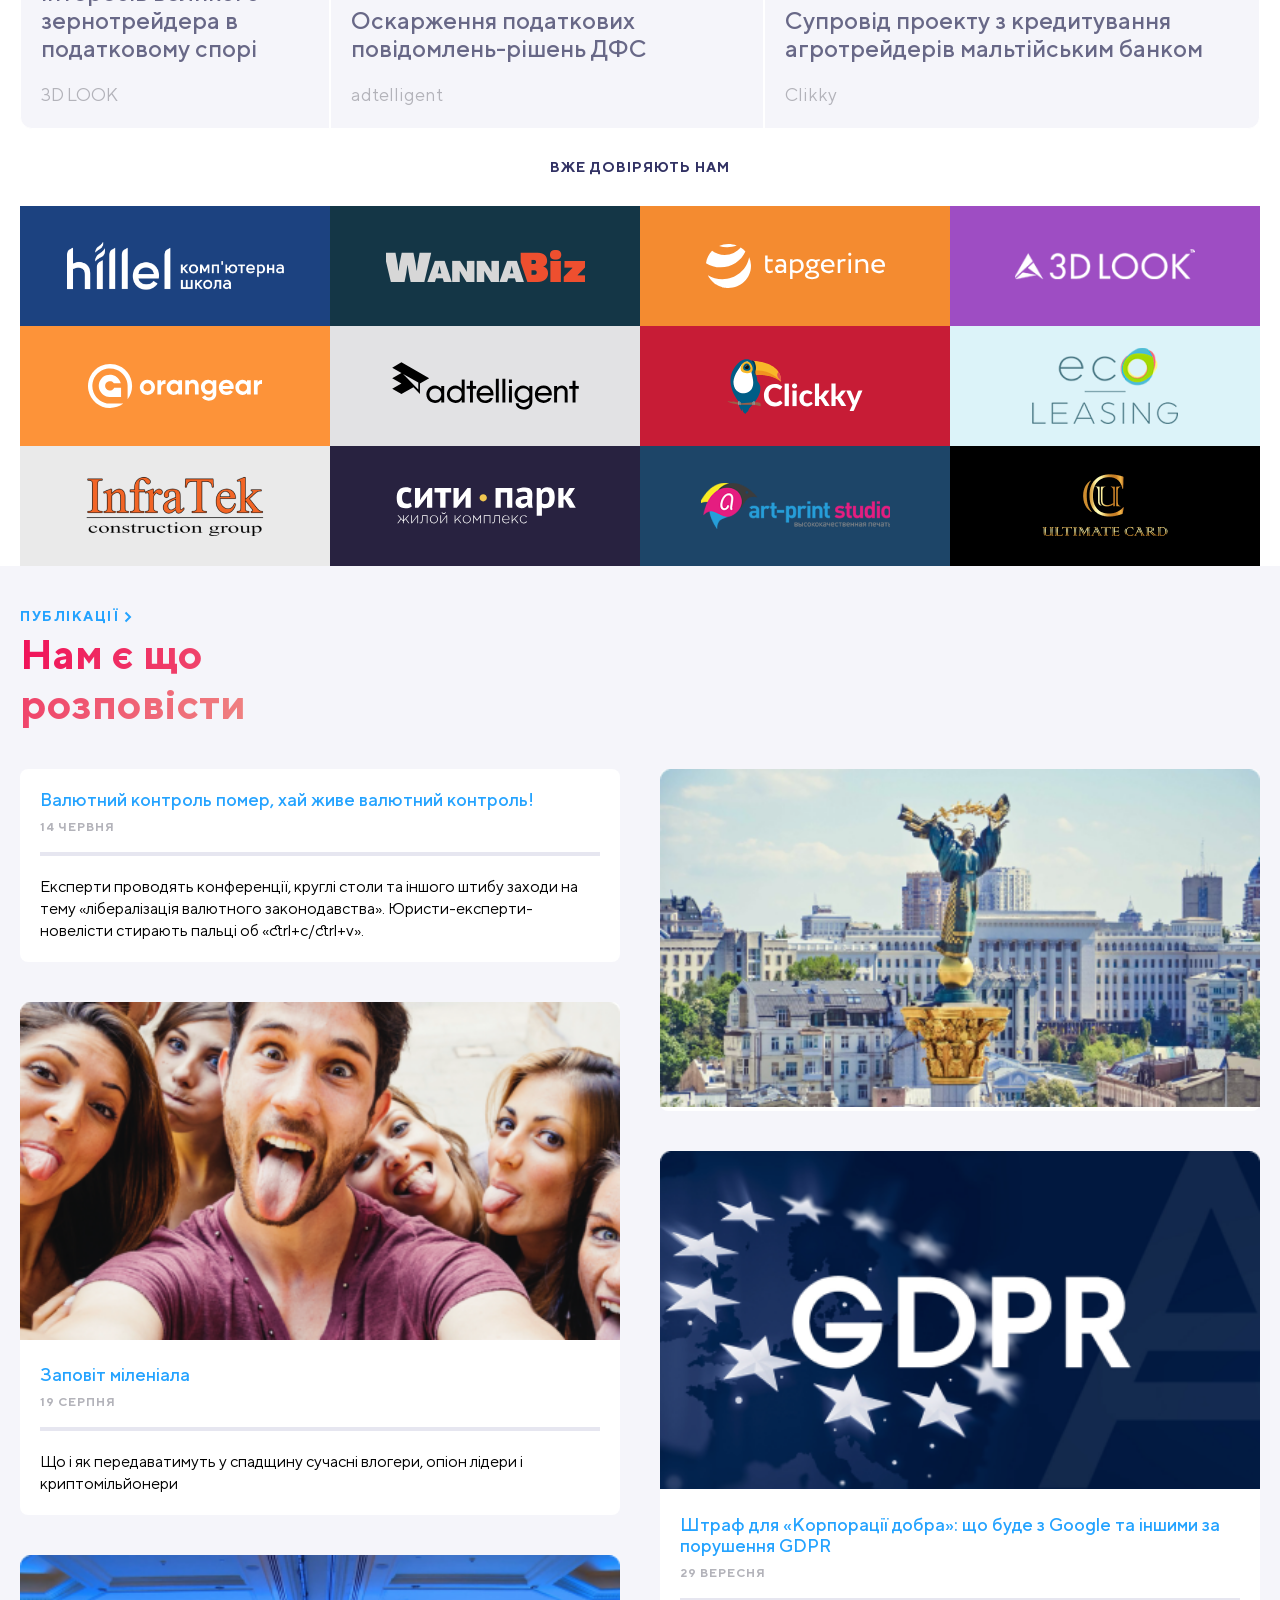
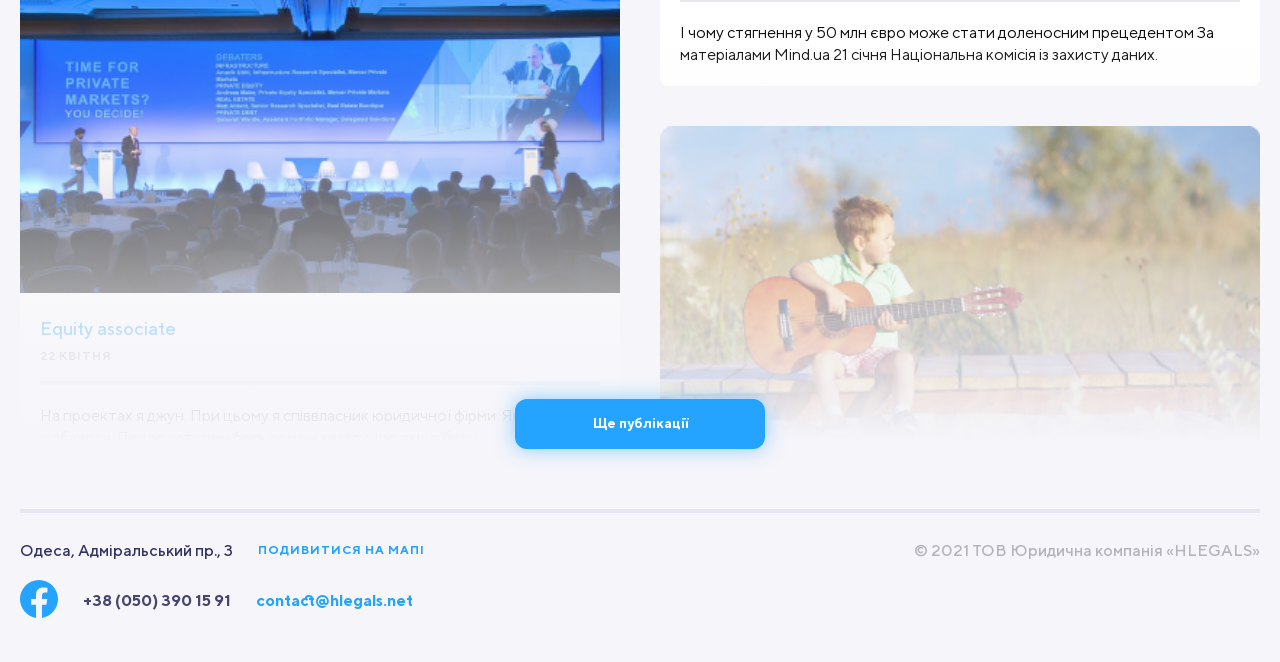
==== commit 8f61237d: "Fixed bugs" ====
--- a/index.html
+++ b/index.html
@@ -1,523 +1,506 @@
-<!DOCTYPE html>
-<html lang="zxx">
-
-<head>
-  <meta charset="UTF-8">
-  <meta name="viewport" content="width=device-width, initial-scale=1.0">
-  <meta http-equiv="X-UA-Compatible" content="ie=edge">
-  <title>Hlegals</title>
-  <link rel="stylesheet" href="assets/css/style.css">
-  <link rel="shortcut icon" type="image/png" href="assets/img/favicon.svg">
-</head>
-
-<body>
-
-  <header class="header">
-    <div class="container">
-      <div class="header__grid">
-        <div class="header__logo">
-          <img class="header__logo-img" src="assets/img/Logo-header.svg" alt="header__logo-img">
-        </div>
-
-        <nav class="header__actions actions">
-          <div class="actions__lang">
-            <a class="actions__lang-link actions__lang-link--active" href="#">УК</a>
-            <a class="actions__lang-link" href="#">РУ</a>
-            <a class="actions__lang-link" href="#">EN</a>
-
-          </div>
-
-          <address class="actions__address">
-            <a class="actions__address-link"
-              href="https://www.google.com/maps?q=%D0%9E%D0%B4%D0%B5%D1%81%D0%B0,+%D0%90%D0%B4%D0%BC%D1%96%D1%80%D0%B0%D0%BB%D1%8C%D1%81%D1%8C%D0%BA%D0%B8%D0%B9+%D0%BF%D1%80.,+3&um=1&ie=UTF-8&sa=X&ved=2ahUKEwiUn9HohcD7AhVwQ0EAHQjmD-EQ_AUoAXoECAIQAw"
-              target="_blank">Одеса,
-              Адміральський пр., 3</a>
-          </address>
-
-          <div class="actions__phone">
-            <a class="actions__phone-link" href="tel:+380503901591">+38 (050) 390 15 91</a>
-          </div>
-
-          <div class="actions__social">
-            <a class="actions__social-link" href="#">
-              <svg width="24" height="24" viewBox="0 0 24 24" fill="none" xmlns="http://www.w3.org/2000/svg">
-                <path class="actions__social-img"
-                  d="M24 12.0733C24 5.40541 18.6274 0 12 0C5.37258 0 0 5.40541 0 12.0733C0 18.0995 4.38823 23.0943 10.125 24V15.5633H7.07813V12.0733H10.125V9.41343C10.125 6.38755 11.9165 4.71615 14.6576 4.71615C15.9705 4.71615 17.3438 4.95195 17.3438 4.95195V7.92313H15.8306C14.3399 7.92313 13.875 8.85379 13.875 9.80857V12.0733H17.2031L16.6711 15.5633H13.875V24C19.6118 23.0943 24 18.0995 24 12.0733Z"
-                  fill="white" />
-              </svg>
-            </a>
-          </div>
-        </nav>
-
-        <nav class="header__navbar-menu navbar">
-          <div class="navbar__burger">
-            <span class="navbar__burger-row"></span>
-            <span class="navbar__burger-row"></span>
-            <span class="navbar__burger-row"></span>
-          </div>
-
-          <ul class="navbar__list">
-            <li class="navbar__item"><a class="navbar__link" href="about.html">про нас</a></li>
-            <li class="navbar__item"><a class="navbar__link" href="servise.html">послуги</a></li>
-            <li class="navbar__item"><a class="navbar__link" href="team.html">команда</a></li>
-            <li class="navbar__item"><a class="navbar__link" href="publication.html">публікації</a></li>
-            <li class="navbar__item"><a class="navbar__link" href="contacts.html">контакти</a></li>
-
-          </ul>
-        </nav>
-      </div>
-
-      <div class="header__picture">
-        <h1 class="header__title">системний адміністратор правових рішень</h1>
-        <img class="header__img" src="assets/img/header-logo-main.svg" alt="header-logo-main">
-      </div>
-
-      <div class="header__scroll">
-        <svg class="header__scroll-img" width="42" height="42" viewBox="0 0 42 42" fill="none"
-          xmlns="http://www.w3.org/2000/svg">
-          <g clip-path="url(#clip0_1_613)">
-            <circle opacity="0.5" cx="21" cy="21" r="20.5" stroke="white" />
-            <path d="M12 18L21 27L30 18" stroke="white" stroke-width="2" />
-          </g>
-          <defs>
-            <clipPath id="clip0_1_613">
-              <rect width="42" height="42" fill="black" />
-            </clipPath>
-          </defs>
-        </svg>
-
-      </div>
-
-    </div>
-  </header>
-
-  <main class="main">
-    <section class="benefits">
-      <div class="container">
-        <div class="benefits__slider slider">
-          <div class="slider__headers">
-            <div class="slider__header active"><span>Послідовні</span></div>
-            <div class="slider__header"><span>Клієнтоорієнтовані</span></div>
-            <div class="slider__header"><span>Інноваційні</span></div>
-            <div class="slider__header"><span>Бізнес-орієнтовані
-                юристи</span></div>
-          </div>
-
-          <div class="slider__notes">
-            <div class="slider__note active">
-              <h3 class="slider__note-title">Перевертаємо уявлення про юридичні послуги</h3>
-              <p class="slider__note-description">Консолідуючи багаторічний досвід і практику, юристи компанії
-                супроводжують складні проекти і досягають прийняття ряду важливих для галузі рішень. Багато з них
-                формують практику застосування морського права в Україні.</p>
-            </div>
-
-            <div class="slider__note">
-              <h3 class="slider__note-title">Уявлення</h3>
-              <p class="slider__note-description">Консолідуючи багаторічний досвід і практику, юристи компанії
-                супроводжують складні проекти і досягають прийняття ряду важливих для галузі рішень. Багато з них
-                формують практику застосування.</p>
-            </div>
-
-            <div class="slider__note">
-              <h3 class="slider__note-title">Про юридичні послуги в межах держави</h3>
-              <p class="slider__note-description">Консолідуючи багаторічний досвід і практику, юристи компанії
-                супроводжують складні проекти і досягають прийняття ряду важливих для галузі рішень. Багато з них
-                формують.</p>
-            </div>
-
-            <div class="slider__note">
-              <h3 class="slider__note-title">Уявлення про юридичні послуги</h3>
-              <p class="slider__note-description">Консолідуючи багаторічний досвід і практику, юристи компанії
-                супроводжують складні проекти і досягають прийняття ряду важливих для галузі рішень. Багато з них
-                формують практику застосування морського права в Україні.</p>
-            </div>
-          </div>
-
-          <div class="slider__indicators">
-            <div class="slider__indicator active"></div>
-            <div class="slider__indicator"></div>
-            <div class="slider__indicator"></div>
-            <div class="slider__indicator"></div>
-          </div>
-        </div>
-      </div>
-    </section>
-
-    <section class="experience">
-      <div class="container">
-        <strong>
-          <a class="experience__link section-link" href="servise.html">послуги</a>
-        </strong>
-        <h2 class="experience__title"><span>Що ми вміємо робити краще за інших?</span></h2>
-
-        <div class="experience__wrap">
-          <article class="experience__item item-experience">
-            <div class="item-experience__picture">
-              <h3 class="item-experience__title"><a class="item-experience__title-link" href="servise-item.html">IT та
-                  електронна
-                  комерція</a></h3>
-              <div class="item-experience__img-box">
-                <img class="item-experience__img" src="assets/img/experience-item-1.svg" alt="item-experience-1">
-              </div>
-            </div>
-            <p class="item-experience__description">Нескінчений потік договорів, податкові питання, трудові
-              відносини,
-              корпоративні папери — юридична
-              робота відволікає вас від ведення бізнесу. Але роботи не так вже й багато, щоб наймати інхауз-юриста.
-            </p>
-          </article>
-
-          <article class="experience__item item-experience">
-            <div class="item-experience__picture">
-              <h3 class="item-experience__title"><a class="item-experience__title-link"
-                  href="servise-item.html">Комплексний щоденний
-                  юридичний супровід</a></h3>
-              <div class="item-experience__img-box">
-                <img class="item-experience__img" src="assets/img/experience-item-2.svg" alt="item-experience-2">
-              </div>
-            </div>
-            <p class="item-experience__description">До того ж, з часом робота стане однотипною і нецікавою для
-              штатного
-              юриста. А ще ми добре знаємо, як важко в Україні знайти хорошого кандидата з досвідом у сфері
-              інформаційних технологій.
-            </p>
-          </article>
-
-          <article class="experience__item item-experience">
-            <div class="item-experience__picture">
-              <h3 class="item-experience__title"><a class="item-experience__title-link"
-                  href="servise-item.html">Структуризація
-                  корпоративних відносин</a></h3>
-              <div class="item-experience__img-box">
-                <img class="item-experience__img" src="assets/img/experience-item-3.svg" alt="item-experience-3">
-              </div>
-            </div>
-            <p class="item-experience__description">Замість просто надавати юридичні послуги, ми закріпимо юриста
-              або
-              цілу команду, які впишуться в повсякденне життя вашої компанії.
-            </p>
-          </article>
-
-          <article class="experience__item item-experience">
-            <div class="item-experience__picture">
-              <h3 class="item-experience__title"><a class="item-experience__title-link"
-                  href="servise-item.html">Побудовa договірних
-                  відносин</a></h3>
-              <div class="item-experience__img-box">
-                <img class="item-experience__img" src="assets/img/experience-item-4.svg" alt="item-experience-4">
-              </div>
-            </div>
-            <p class="item-experience__description">Раз на тиждень, чи тиждень на місяць у вас під боком є ваш
-              власний
-              юрист. Будь-хто в компанії може впіймати його біля кавоварки і просто поговорити про поточні справи
-              замість очікування статусу update.
-            </p>
-          </article>
-
-          <article class="experience__item item-experience">
-            <div class="item-experience__picture">
-              <h3 class="item-experience__title"><a class="item-experience__title-link" href="servise-item.html">Захист
-                  бізнесу,
-                  інтелектуальної власності</a></h3>
-              <div class="item-experience__img-box">
-                <img class="item-experience__img" src="assets/img/experience-item-5.svg" alt="item-experience-5">
-              </div>
-            </div>
-            <p class="item-experience__description">А весь інший час він працюватиме над новими різноплановими
-              проектами, тому вже точно не зупиниться в професійному розвитку. Так чи інакше, на вас працюватиме
-              весь
-              Axon Partners замість корпоративного юриста.
-            </p>
-          </article>
-
-          <article class="experience__item item-experience">
-            <div class="item-experience__picture">
-              <h3 class="item-experience__title"><a class="item-experience__title-link" href="servise-item.html">Судове
-                  представництво</a></h3>
-              <div class="item-experience__img-box">
-                <img class="item-experience__img" src="assets/img/experience-item-6.svg" alt="item-experience-6">
-              </div>
-            </div>
-            <p class="item-experience__description">Невелика компанія, середнього розміру, чи вже лідер ринку?
-              Локальний
-              бізнес або транснаціональна компанія? Маєте власний юридичний відділ, чи ні?
-            </p>
-          </article>
-        </div>
-
-      </div>
-    </section>
-
-    <section class="review">
-      <div class="container">
-        <h2 class="visually-hidden">Комментарий руководителя</h2>
-
-        <div class="slider-alt active review__container">
-          <div class="review__foto">
-            <img class="review__img" src="assets/img/author.jpg" alt="review__img">
-          </div>
-
-          <div class="review__content">
-            <div class="review__link-wrap">
-              <strong>
-                <a class="review__link section-link section-link--alt" href="team.html">команда</a>
-              </strong>
-            </div>
-            <blockquote class="review__title">Ми звикли брати на себе відповідальність та завжди гарантуємо чесну,
-              вчасну
-              допомогу,
-              навіть у ситуаціях, коли більшість безсилі.</blockquote>
-            <div class="review__author-wrap">
-              <p class="review__author">Олександр Кац</p>
-              <p class="review__job">Керуючий партнер</p>
-            </div>
-          </div>
-        </div>
-
-        <div class="slider-alt review__container">
-          <div class="review__foto">
-            <img class="review__img" src="assets/img/team-3.png" alt="review__img">
-          </div>
-
-          <div class="review__content">
-            <div class="review__link-wrap">
-              <strong>
-                <a class="review__link section-link section-link--alt" href="team.html">команда</a>
-              </strong>
-            </div>
-            <blockquote class="review__title">Честнiсть - це наш скарб, навiть в таких умовах життя.</blockquote>
-            <div class="review__author-wrap">
-              <p class="review__author">Олександр Чох</p>
-              <p class="review__job">Associate</p>
-            </div>
-          </div>
-        </div>
-
-        <div class="slider-alt review__container">
-          <div class="review__foto">
-            <img class="review__img" src="assets/img/team-2.png" alt="review__img">
-          </div>
-
-          <div class="review__content">
-            <div class="review__link-wrap">
-              <strong>
-                <a class="review__link section-link section-link--alt" href="team.html">команда</a>
-              </strong>
-            </div>
-            <blockquote class="review__title">Навіть у ситуаціях, коли більшість безсилі, ми приходимо на допомогу.
-            </blockquote>
-            <div class="review__author-wrap">
-              <p class="review__author">Микита Олександровський</p>
-              <p class="review__job">Керуючий партнер</p>
-            </div>
-          </div>
-        </div>
-
-        <div class="slider-alt__indicators-alt">
-          <div class="slider-alt__indicator-alt active"></div>
-          <div class="slider-alt__indicator-alt"></div>
-          <div class="slider-alt__indicator-alt"></div>
-        </div>
-
-      </div>
-
-      </div>
-    </section>
-
-    <section class="cases">
-      <div class="container cases__container">
-        <div class="cases__item">
-          <h2 class="cases__title">Успішні кейси</h2>
-        </div>
-
-        <div class="cases__item">
-          <h3 class="cases__item-title">Супровід проекту з купівлі-продажу сільськогосподарської продукції</h3>
-          <p class="cases__item-description">Hillel IT School</p>
-        </div>
-
-        <div class="cases__item">
-          <h3 class="cases__item-title">Підготовка комплексного юридичного висновку для європейського банку</h3>
-          <p class="cases__item-description">WannaBiz</p>
-        </div>
-
-        <div class="cases__item">
-          <h3 class="cases__item-title">Супровід проекту з купівлі-продажу сільськогосподарської продукції</h3>
-          <p class="cases__item-description">tapgerine</p>
-        </div>
-
-        <div class="cases__item">
-          <h3 class="cases__item-title">Представництво інтересів великого зернотрейдера в податковому спорі</h3>
-          <p class="cases__item-description">3D LOOK</p>
-        </div>
-
-        <div class="cases__item">
-          <h3 class="cases__item-title">Оскарження податкових повідомлень-рішень ДФС</h3>
-          <p class="cases__item-description">adtelligent</p>
-        </div>
-
-        <div class="cases__item">
-          <h3 class="cases__item-title">Супровід проекту з кредитування агротрейдерів мальтійським банком</h3>
-          <p class="cases__item-description">Clikky</p>
-        </div>
-
-      </div>
-    </section>
-
-    <section class="companies">
-      <div class="container companies__container">
-        <h2 class="companies__title">Вже довіряють нам</h2>
-        <div class="companies__wrap">
-          <a class="companies__logo companies__logo--hillel" href="https://ithillel.ua"><img class="companies__img"
-              src="assets/img/logo-hillel.svg" alt="companies__img"></a>
-          <a class="companies__logo companies__logo--wannabiz" href="#"><img class="companies__img"
-              src="assets/img/logo-wannabiz.png" alt="companies__img"></a>
-          <a class="companies__logo companies__logo--tapgerine" href="#"><img class="companies__img"
-              src="assets/img/logo-tapgerine.svg" alt="companies__img"></a>
-          <a class="companies__logo companies__logo--3d" href="#"><img class="companies__img"
-              src="assets/img/logo-3d.png" alt="companies__img"></a>
-          <a class="companies__logo companies__logo--orangear" href="#"><img class="companies__img"
-              src="assets/img/logo-orangear.svg" alt="companies__img"></a>
-          <a class="companies__logo companies__logo--adtell" href="#"><img class="companies__img"
-              src="assets/img/logo-adtell.svg" alt="companies__img"></a>
-          <a class="companies__logo companies__logo--click" href="#"><img class="companies__img"
-              src="assets/img/logo-click.svg" alt="companies__img"></a>
-          <a class="companies__logo companies__logo--ecolease" href="#"><img class="companies__img"
-              src="assets/img/logo-ecolease.png" alt="companies__img"></a>
-          <a class="companies__logo companies__logo--infratek" href="#"><img class="companies__img"
-              src="assets/img/logo-infratek.png" alt="companies__img"></a>
-          <a class="companies__logo companies__logo--citypark" href="#"><img class="companies__img"
-              src="assets/img/logo-citypark.svg" alt="companies__img"></a>
-          <a class="companies__logo companies__logo--art" href="#"><img class="companies__img"
-              src="assets/img/logo-art.png" alt="companies__img"></a>
-          <a class="companies__logo companies__logo--ucard" href="#"><img class="companies__img"
-              src="assets/img/logo-ucard.png" alt="companies__img"></a>
-        </div>
-      </div>
-    </section>
-
-    <section class="publication">
-      <div class="container">
-        <strong>
-          <a class="publication__link section-link section-link--alt" href="publication.html">Публікації</a>
-        </strong>
-        <h2 class="publication__title"><span>Нам є що розповісти</span></h2>
-
-        <div class="publication__wrap">
-          <article class="publication-item">
-            <h3 class="publication-item__title"><a class="publication-item__title-link"
-                href="publication-item.html">Валютний контроль
-                помер,
-                хай живе валютний контроль!</a></h3>
-            <time datetime="2022-06-14 16:00" class="publication-item__date">14 червня</time>
-            <p class="publication-item__desription">Експерти проводять конференції, круглі столи та іншого штибу заходи
-              на тему «лібералізація валютного законодавства». Юристи-експерти-новелісти стирають пальці об
-              «ctrl+c/ctrl+v».</p>
-          </article>
-
-          <article class="publication-item">
-            <a href="publication-item.html">
-              <img class="publication-item__img" src="assets/img/publication-1.png" alt="publication-1">
-            </a>
-            <h3 class="publication-item__title"><a class="publication-item__title-link"
-                href="publication-item.html">Заповiт мiленiала</a>
-            </h3>
-            <time datetime="2022-08-19 17:00" class="publication-item__date">19 серпня</time>
-            <p class="publication-item__desription">Що i як передаватимуть у спадщину сучаснi влогери, опiон лiдери i
-              криптомiльйонери
-            </p>
-          </article>
-
-          <article class="publication-item">
-            <a href="publication-item.html">
-              <img class="publication-item__img" src="assets/img/publication-2.png" alt="publication-2">
-            </a>
-            <h3 class="publication-item__title"><a class="publication-item__title-link"
-                href="publication-item.html">Equity associate</a>
-            </h3>
-            <time datetime="2022-04-22 18:00" class="publication-item__date">22 квітня</time>
-            <p class="publication-item__desription">На проектах я джун. При цьому я співвласник юридичної фірми. Як це
-              відбулося. Перед вступом батьки мені казали, що якщо буду…</p>
-          </article>
-
-          <article class="publication-item">
-            <a href="publication-item.html">
-              <img class="publication-item__img" src="assets/img/publication-3.png" alt="publication-3">
-            </a>
-            <h3 class="visually-hidden">State</h3>
-          </article>
-
-          <article class="publication-item">
-            <a href="publication-item.html">
-              <img class="publication-item__img" src="assets/img/publication-4.png" alt="publication-4">
-            </a>
-            <h3 class="publication-item__title"><a class="publication-item__title-link"
-                href="publication-item.html">Штраф для «Корпорації
-                добра»: що буде з Google та іншими за порушення
-                GDPR</a></h3>
-            <time datetime="2022-09-29 19:00" class="publication-item__date">29 вересня</time>
-            <p class="publication-item__desription">І чому стягнення у 50 млн євро може стати доленосним прецедентом За
-              матеріалами Mind.ua 21 січня Національна комісія із захисту даних.</p>
-          </article>
-
-          <article class="publication-item">
-            <a href="publication-item.html">
-              <img class="publication-item__img" src="assets/img/publication-5.png" alt="publication-5">
-            </a>
-            <h3 class="visually-hidden">Kids</h3>
-          </article>
-        </div>
-
-        <button class="publication__buttom buttom">Ще публікації</button>
-
-      </div>
-    </section>
-  </main>
-
-  <footer class="footer">
-    <div class="container footer__container">
-      <div class="footer__contacts-wrap">
-        <address class="footer__contacts">
-          <p class="footer__adress"><span class="footer__adress-title">Одеса</span>, Адміральський пр., 3</p>
-          <a class="footer__adress-link adress-link"
-            href="https://www.google.com/maps?q=%D0%9E%D0%B4%D0%B5%D1%81%D0%B0,+%D0%90%D0%B4%D0%BC%D1%96%D1%80%D0%B0%D0%BB%D1%8C%D1%81%D1%8C%D0%BA%D0%B8%D0%B9+%D0%BF%D1%80.,+3&um=1&ie=UTF-8&sa=X&ved=2ahUKEwiUn9HohcD7AhVwQ0EAHQjmD-EQ_AUoAXoECAIQAw"
-            target="_blank">Подивитися
-            на мапі</a>
-        </address>
-
-        <div class="footer__contacts-second">
-          <div class="footer__social">
-            <a class="footer__social-link" href="#">
-              <svg width="38" height="38" viewBox="0 0 38 38" fill="none" xmlns="http://www.w3.org/2000/svg">
-                <g clip-path="url(#clip0_40086_1484)">
-                  <path class="footer__social-img"
-                    d="M38 19.1161C38 8.55857 29.4934 0 19 0C8.50658 0 0 8.55857 0 19.1161C0 28.6575 6.94803 36.5659 16.0312 38V24.6419H11.207V19.1161H16.0312V14.9046C16.0312 10.1136 18.8678 7.46723 23.2078 7.46723C25.2866 7.46723 27.4609 7.84059 27.4609 7.84059V12.545H25.0651C22.7048 12.545 21.9688 14.0185 21.9688 15.5302V19.1161H27.2383L26.3959 24.6419H21.9688V38C31.052 36.5659 38 28.6575 38 19.1161Z"
-                    fill="#24A3FF" />
-                </g>
-                <defs>
-                  <clipPath id="clip0_40086_1484">
-                    <rect width="38" height="38" fill="white" />
-                  </clipPath>
-                </defs>
-              </svg>
-            </a>
-          </div>
-          <div class="footer__phone">
-            <a class="footer__phone-link phone-link" href="tel:+380503901591">+38 (050) 390 15 91</a>
-          </div>
-          <div class="footer__email">
-            <a class="footer__email-link email-link" href="mailto:contact@hlegals.net">contact@hlegals.net</a>
-          </div>
-        </div>
-      </div>
-
-      <p class="footer__copyright">© 2021 ТОВ Юридична компанія «HLEGALS»</p>
-    </div>
-  </footer>
-
-  <script src="https://ajax.googleapis.com/ajax/libs/jquery/3.6.1/jquery.min.js"></script>
-  <script src="assets/js/main.js"></script>
-  <!-- <script src="assets/js/main-sec.js"></script> -->
-
-</body>
-
+<!DOCTYPE html>
+<html lang="zxx">
+
+<head>
+  <meta charset="UTF-8">
+  <meta name="viewport" content="width=device-width, initial-scale=1.0">
+  <meta http-equiv="X-UA-Compatible" content="ie=edge">
+  <title>Hlegals</title>
+  <link rel="stylesheet" href="assets/css/style.css">
+  <link rel="shortcut icon" type="image/png" href="assets/img/favicon.svg">
+</head>
+
+<body>
+
+  <header class="header">
+    <div class="container">
+      <div class="header__grid">
+        <div class="header__logo">
+          <img class="header__logo-img" src="assets/img/Logo-header.svg" alt="header__logo-img">
+        </div>
+
+        <nav class="header__actions actions">
+          <div class="actions__lang">
+            <a class="actions__lang-link actions__lang-link--active" href="#">УК</a>
+            <a class="actions__lang-link" href="#">РУ</a>
+            <a class="actions__lang-link" href="#">EN</a>
+
+          </div>
+
+          <address class="actions__address">
+            <a class="actions__address-link"
+              href="https://www.google.com/maps?q=%D0%9E%D0%B4%D0%B5%D1%81%D0%B0,+%D0%90%D0%B4%D0%BC%D1%96%D1%80%D0%B0%D0%BB%D1%8C%D1%81%D1%8C%D0%BA%D0%B8%D0%B9+%D0%BF%D1%80.,+3&um=1&ie=UTF-8&sa=X&ved=2ahUKEwiUn9HohcD7AhVwQ0EAHQjmD-EQ_AUoAXoECAIQAw"
+              target="_blank">Одеса,
+              Адміральський пр., 3</a>
+          </address>
+
+          <div class="actions__phone">
+            <a class="actions__phone-link" href="tel:+380503901591">+38 (050) 390 15 91</a>
+          </div>
+
+          <div class="actions__social">
+            <a class="actions__social-link" href="#">
+              <svg width="24" height="24" viewBox="0 0 24 24" fill="none" xmlns="http://www.w3.org/2000/svg">
+                <path class="actions__social-img"
+                  d="M24 12.0733C24 5.40541 18.6274 0 12 0C5.37258 0 0 5.40541 0 12.0733C0 18.0995 4.38823 23.0943 10.125 24V15.5633H7.07813V12.0733H10.125V9.41343C10.125 6.38755 11.9165 4.71615 14.6576 4.71615C15.9705 4.71615 17.3438 4.95195 17.3438 4.95195V7.92313H15.8306C14.3399 7.92313 13.875 8.85379 13.875 9.80857V12.0733H17.2031L16.6711 15.5633H13.875V24C19.6118 23.0943 24 18.0995 24 12.0733Z"
+                  fill="white" />
+              </svg>
+            </a>
+          </div>
+        </nav>
+
+        <nav class="header__navbar-menu navbar">
+          <div class="navbar__burger">
+            <span class="navbar__burger-row"></span>
+            <span class="navbar__burger-row"></span>
+            <span class="navbar__burger-row"></span>
+          </div>
+
+          <ul class="navbar__list">
+            <li class="navbar__item"><a class="navbar__link" href="about.html">про нас</a></li>
+            <li class="navbar__item"><a class="navbar__link" href="servise.html">послуги</a></li>
+            <li class="navbar__item"><a class="navbar__link" href="team.html">команда</a></li>
+            <li class="navbar__item"><a class="navbar__link" href="publication.html">публікації</a></li>
+            <li class="navbar__item"><a class="navbar__link" href="contacts.html">контакти</a></li>
+
+          </ul>
+        </nav>
+      </div>
+
+      <div class="header__picture">
+        <h1 class="header__title">системний адміністратор правових рішень</h1>
+        <img class="header__img" src="assets/img/header-logo-main.svg" alt="header-logo-main">
+      </div>
+
+    </div>
+  </header>
+
+  <main class="main">
+    <section class="benefits">
+      <div class="container">
+        <div class="benefits__slider slider">
+          <div class="slider__headers">
+            <div class="slider__header active"><span>Послідовні</span></div>
+            <div class="slider__header"><span>Клієнтоорієнтовані</span></div>
+            <div class="slider__header"><span>Інноваційні</span></div>
+            <div class="slider__header"><span>Бізнес-орієнтовані
+                юристи</span></div>
+          </div>
+
+          <div class="slider__notes">
+            <div class="slider__note active">
+              <h3 class="slider__note-title">Перевертаємо уявлення про юридичні послуги</h3>
+              <p class="slider__note-description">Консолідуючи багаторічний досвід і практику, юристи компанії
+                супроводжують складні проекти і досягають прийняття ряду важливих для галузі рішень. Багато з них
+                формують практику застосування морського права в Україні.</p>
+            </div>
+
+            <div class="slider__note">
+              <h3 class="slider__note-title">Уявлення</h3>
+              <p class="slider__note-description">Консолідуючи багаторічний досвід і практику, юристи компанії
+                супроводжують складні проекти і досягають прийняття ряду важливих для галузі рішень. Багато з них
+                формують практику застосування.</p>
+            </div>
+
+            <div class="slider__note">
+              <h3 class="slider__note-title">Про юридичні послуги в межах держави</h3>
+              <p class="slider__note-description">Консолідуючи багаторічний досвід і практику, юристи компанії
+                супроводжують складні проекти і досягають прийняття ряду важливих для галузі рішень. Багато з них
+                формують.</p>
+            </div>
+
+            <div class="slider__note">
+              <h3 class="slider__note-title">Уявлення про юридичні послуги</h3>
+              <p class="slider__note-description">Консолідуючи багаторічний досвід і практику, юристи компанії
+                супроводжують складні проекти і досягають прийняття ряду важливих для галузі рішень. Багато з них
+                формують практику застосування морського права в Україні.</p>
+            </div>
+          </div>
+
+          <div class="slider__indicators">
+            <div class="slider__indicator active"></div>
+            <div class="slider__indicator"></div>
+            <div class="slider__indicator"></div>
+            <div class="slider__indicator"></div>
+          </div>
+        </div>
+      </div>
+    </section>
+
+    <section class="experience">
+      <div class="container">
+        <strong>
+          <a class="experience__link section-link" href="servise.html">послуги</a>
+        </strong>
+        <h2 class="experience__title"><span>Що ми вміємо робити краще за інших?</span></h2>
+
+        <div class="experience__wrap">
+          <article class="experience__item item-experience">
+            <div class="item-experience__picture">
+              <h3 class="item-experience__title"><a class="item-experience__title-link" href="servise-item.html">IT та
+                  електронна
+                  комерція</a></h3>
+              <div class="item-experience__img-box">
+                <img class="item-experience__img" src="assets/img/experience-item-1.svg" alt="item-experience-1">
+              </div>
+            </div>
+            <p class="item-experience__description">Нескінчений потік договорів, податкові питання, трудові
+              відносини,
+              корпоративні папери — юридична
+              робота відволікає вас від ведення бізнесу. Але роботи не так вже й багато, щоб наймати інхауз-юриста.
+            </p>
+          </article>
+
+          <article class="experience__item item-experience">
+            <div class="item-experience__picture">
+              <h3 class="item-experience__title"><a class="item-experience__title-link"
+                  href="servise-item.html">Комплексний щоденний
+                  юридичний супровід</a></h3>
+              <div class="item-experience__img-box">
+                <img class="item-experience__img" src="assets/img/experience-item-2.svg" alt="item-experience-2">
+              </div>
+            </div>
+            <p class="item-experience__description">До того ж, з часом робота стане однотипною і нецікавою для
+              штатного
+              юриста. А ще ми добре знаємо, як важко в Україні знайти хорошого кандидата з досвідом у сфері
+              інформаційних технологій.
+            </p>
+          </article>
+
+          <article class="experience__item item-experience">
+            <div class="item-experience__picture">
+              <h3 class="item-experience__title"><a class="item-experience__title-link"
+                  href="servise-item.html">Структуризація
+                  корпоративних відносин</a></h3>
+              <div class="item-experience__img-box">
+                <img class="item-experience__img" src="assets/img/experience-item-3.svg" alt="item-experience-3">
+              </div>
+            </div>
+            <p class="item-experience__description">Замість просто надавати юридичні послуги, ми закріпимо юриста
+              або
+              цілу команду, які впишуться в повсякденне життя вашої компанії.
+            </p>
+          </article>
+
+          <article class="experience__item item-experience">
+            <div class="item-experience__picture">
+              <h3 class="item-experience__title"><a class="item-experience__title-link"
+                  href="servise-item.html">Побудовa договірних
+                  відносин</a></h3>
+              <div class="item-experience__img-box">
+                <img class="item-experience__img" src="assets/img/experience-item-4.svg" alt="item-experience-4">
+              </div>
+            </div>
+            <p class="item-experience__description">Раз на тиждень, чи тиждень на місяць у вас під боком є ваш
+              власний
+              юрист. Будь-хто в компанії може впіймати його біля кавоварки і просто поговорити про поточні справи
+              замість очікування статусу update.
+            </p>
+          </article>
+
+          <article class="experience__item item-experience">
+            <div class="item-experience__picture">
+              <h3 class="item-experience__title"><a class="item-experience__title-link" href="servise-item.html">Захист
+                  бізнесу,
+                  інтелектуальної власності</a></h3>
+              <div class="item-experience__img-box">
+                <img class="item-experience__img" src="assets/img/experience-item-5.svg" alt="item-experience-5">
+              </div>
+            </div>
+            <p class="item-experience__description">А весь інший час він працюватиме над новими різноплановими
+              проектами, тому вже точно не зупиниться в професійному розвитку. Так чи інакше, на вас працюватиме
+              весь
+              Axon Partners замість корпоративного юриста.
+            </p>
+          </article>
+
+          <article class="experience__item item-experience">
+            <div class="item-experience__picture">
+              <h3 class="item-experience__title"><a class="item-experience__title-link" href="servise-item.html">Судове
+                  представництво</a></h3>
+              <div class="item-experience__img-box">
+                <img class="item-experience__img" src="assets/img/experience-item-6.svg" alt="item-experience-6">
+              </div>
+            </div>
+            <p class="item-experience__description">Невелика компанія, середнього розміру, чи вже лідер ринку?
+              Локальний
+              бізнес або транснаціональна компанія? Маєте власний юридичний відділ, чи ні?
+            </p>
+          </article>
+        </div>
+
+      </div>
+    </section>
+
+    <section class="review">
+      <div class="container">
+        <h2 class="visually-hidden">Комментарий руководителя</h2>
+
+        <div class="slider-alt active review__container">
+          <div class="review__foto">
+            <img class="review__img" src="assets/img/author.jpg" alt="review__img">
+          </div>
+
+          <div class="review__content">
+            <div class="review__link-wrap">
+              <strong>
+                <a class="review__link section-link section-link--alt" href="team.html">команда</a>
+              </strong>
+            </div>
+            <blockquote class="review__title">Ми звикли брати на себе відповідальність та завжди гарантуємо чесну,
+              вчасну
+              допомогу,
+              навіть у ситуаціях, коли більшість безсилі.</blockquote>
+            <div class="review__author-wrap">
+              <p class="review__author">Олександр Кац</p>
+              <p class="review__job">Керуючий партнер</p>
+            </div>
+          </div>
+        </div>
+
+        <div class="slider-alt review__container">
+          <div class="review__foto">
+            <img class="review__img" src="assets/img/team-3.png" alt="review__img">
+          </div>
+
+          <div class="review__content">
+            <div class="review__link-wrap">
+              <strong>
+                <a class="review__link section-link section-link--alt" href="team.html">команда</a>
+              </strong>
+            </div>
+            <blockquote class="review__title">Честнiсть - це наш скарб, навiть в таких умовах життя.</blockquote>
+            <div class="review__author-wrap review__author-wrap--team-3">
+              <p class="review__author">Олександр Чох</p>
+              <p class="review__job">Associate</p>
+            </div>
+          </div>
+        </div>
+
+        <div class="slider-alt review__container">
+          <div class="review__foto">
+            <img class="review__img" src="assets/img/team-2.png" alt="review__img">
+          </div>
+
+          <div class="review__content">
+            <div class="review__link-wrap">
+              <strong>
+                <a class="review__link section-link section-link--alt" href="team.html">команда</a>
+              </strong>
+            </div>
+            <blockquote class="review__title">Навіть у ситуаціях, коли більшість безсилі, ми приходимо на допомогу.
+            </blockquote>
+            <div class="review__author-wrap review__author-wrap--team-2">
+              <p class="review__author">Микита Олександровський</p>
+              <p class="review__job">Керуючий партнер</p>
+            </div>
+          </div>
+        </div>
+
+        <div class="slider-alt__indicators-alt">
+          <div class="slider-alt__indicator-alt active"></div>
+          <div class="slider-alt__indicator-alt"></div>
+          <div class="slider-alt__indicator-alt"></div>
+        </div>
+
+      </div>
+
+      </div>
+    </section>
+
+    <section class="cases">
+      <div class="container cases__container">
+        <div class="cases__item">
+          <h2 class="cases__title">Успішні кейси</h2>
+        </div>
+
+        <div class="cases__item">
+          <h3 class="cases__item-title">Супровід проекту з купівлі-продажу сільськогосподарської продукції</h3>
+          <p class="cases__item-description">Hillel IT School</p>
+        </div>
+
+        <div class="cases__item">
+          <h3 class="cases__item-title">Підготовка комплексного юридичного висновку для європейського банку</h3>
+          <p class="cases__item-description">WannaBiz</p>
+        </div>
+
+        <div class="cases__item">
+          <h3 class="cases__item-title">Супровід проекту з купівлі-продажу сільськогосподарської продукції</h3>
+          <p class="cases__item-description">tapgerine</p>
+        </div>
+
+        <div class="cases__item">
+          <h3 class="cases__item-title">Представництво інтересів великого зернотрейдера в податковому спорі</h3>
+          <p class="cases__item-description">3D LOOK</p>
+        </div>
+
+        <div class="cases__item">
+          <h3 class="cases__item-title">Оскарження податкових повідомлень-рішень ДФС</h3>
+          <p class="cases__item-description">adtelligent</p>
+        </div>
+
+        <div class="cases__item">
+          <h3 class="cases__item-title">Супровід проекту з кредитування агротрейдерів мальтійським банком</h3>
+          <p class="cases__item-description">Clikky</p>
+        </div>
+
+      </div>
+    </section>
+
+    <section class="companies">
+      <div class="container companies__container">
+        <h2 class="companies__title">Вже довіряють нам</h2>
+        <div class="companies__wrap">
+          <a class="companies__logo companies__logo--hillel" href="https://ithillel.ua"><img class="companies__img"
+              src="assets/img/logo-hillel.svg" alt="companies__img"></a>
+          <a class="companies__logo companies__logo--wannabiz" href="#"><img class="companies__img"
+              src="assets/img/logo-wannabiz.png" alt="companies__img"></a>
+          <a class="companies__logo companies__logo--tapgerine" href="#"><img class="companies__img"
+              src="assets/img/logo-tapgerine.svg" alt="companies__img"></a>
+          <a class="companies__logo companies__logo--3d" href="#"><img class="companies__img"
+              src="assets/img/logo-3d.png" alt="companies__img"></a>
+          <a class="companies__logo companies__logo--orangear" href="#"><img class="companies__img"
+              src="assets/img/logo-orangear.svg" alt="companies__img"></a>
+          <a class="companies__logo companies__logo--adtell" href="#"><img class="companies__img"
+              src="assets/img/logo-adtell.svg" alt="companies__img"></a>
+          <a class="companies__logo companies__logo--click" href="#"><img class="companies__img"
+              src="assets/img/logo-click.svg" alt="companies__img"></a>
+          <a class="companies__logo companies__logo--ecolease" href="#"><img class="companies__img"
+              src="assets/img/logo-ecolease.png" alt="companies__img"></a>
+          <a class="companies__logo companies__logo--infratek" href="#"><img class="companies__img"
+              src="assets/img/logo-infratek.png" alt="companies__img"></a>
+          <a class="companies__logo companies__logo--citypark" href="#"><img class="companies__img"
+              src="assets/img/logo-citypark.svg" alt="companies__img"></a>
+          <a class="companies__logo companies__logo--art" href="#"><img class="companies__img"
+              src="assets/img/logo-art.png" alt="companies__img"></a>
+          <a class="companies__logo companies__logo--ucard" href="#"><img class="companies__img"
+              src="assets/img/logo-ucard.png" alt="companies__img"></a>
+        </div>
+      </div>
+    </section>
+
+    <section class="publication">
+      <div class="container">
+        <strong>
+          <a class="publication__link section-link section-link--alt" href="publication.html">Публікації</a>
+        </strong>
+        <h2 class="publication__title"><span>Нам є що розповісти</span></h2>
+
+        <div class="publication__wrap">
+          <article class="publication-item">
+            <h3 class="publication-item__title"><a class="publication-item__title-link"
+                href="publication-item.html">Валютний контроль
+                помер,
+                хай живе валютний контроль!</a></h3>
+            <time datetime="2022-06-14 16:00" class="publication-item__date">14 червня</time>
+            <p class="publication-item__desription">Експерти проводять конференції, круглі столи та іншого штибу заходи
+              на тему «лібералізація валютного законодавства». Юристи-експерти-новелісти стирають пальці об
+              «ctrl+c/ctrl+v».</p>
+          </article>
+
+          <article class="publication-item">
+            <a href="publication-item.html">
+              <img class="publication-item__img" src="assets/img/publication-1.png" alt="publication-1">
+            </a>
+            <h3 class="publication-item__title"><a class="publication-item__title-link"
+                href="publication-item.html">Заповiт мiленiала</a>
+            </h3>
+            <time datetime="2022-08-19 17:00" class="publication-item__date">19 серпня</time>
+            <p class="publication-item__desription">Що i як передаватимуть у спадщину сучаснi влогери, опiон лiдери i
+              криптомiльйонери
+            </p>
+          </article>
+
+          <article class="publication-item">
+            <a href="publication-item.html">
+              <img class="publication-item__img" src="assets/img/publication-2.png" alt="publication-2">
+            </a>
+            <h3 class="publication-item__title"><a class="publication-item__title-link"
+                href="publication-item.html">Equity associate</a>
+            </h3>
+            <time datetime="2022-04-22 18:00" class="publication-item__date">22 квітня</time>
+            <p class="publication-item__desription">На проектах я джун. При цьому я співвласник юридичної фірми. Як це
+              відбулося. Перед вступом батьки мені казали, що якщо буду…</p>
+          </article>
+
+          <article class="publication-item">
+            <a href="publication-item.html">
+              <img class="publication-item__img" src="assets/img/publication-3.png" alt="publication-3">
+            </a>
+            <h3 class="visually-hidden">State</h3>
+          </article>
+
+          <article class="publication-item">
+            <a href="publication-item.html">
+              <img class="publication-item__img" src="assets/img/publication-4.png" alt="publication-4">
+            </a>
+            <h3 class="publication-item__title"><a class="publication-item__title-link"
+                href="publication-item.html">Штраф для «Корпорації
+                добра»: що буде з Google та іншими за порушення
+                GDPR</a></h3>
+            <time datetime="2022-09-29 19:00" class="publication-item__date">29 вересня</time>
+            <p class="publication-item__desription">І чому стягнення у 50 млн євро може стати доленосним прецедентом За
+              матеріалами Mind.ua 21 січня Національна комісія із захисту даних.</p>
+          </article>
+
+          <article class="publication-item">
+            <a href="publication-item.html">
+              <img class="publication-item__img" src="assets/img/publication-5.png" alt="publication-5">
+            </a>
+            <h3 class="visually-hidden">Kids</h3>
+          </article>
+        </div>
+
+        <button class="publication__buttom buttom">Ще публікації</button>
+
+      </div>
+    </section>
+  </main>
+
+  <footer class="footer">
+    <div class="container footer__container">
+      <div class="footer__contacts-wrap">
+        <address class="footer__contacts">
+          <p class="footer__adress"><span class="footer__adress-title">Одеса</span>, Адміральський пр., 3</p>
+          <a class="footer__adress-link adress-link"
+            href="https://www.google.com/maps?q=%D0%9E%D0%B4%D0%B5%D1%81%D0%B0,+%D0%90%D0%B4%D0%BC%D1%96%D1%80%D0%B0%D0%BB%D1%8C%D1%81%D1%8C%D0%BA%D0%B8%D0%B9+%D0%BF%D1%80.,+3&um=1&ie=UTF-8&sa=X&ved=2ahUKEwiUn9HohcD7AhVwQ0EAHQjmD-EQ_AUoAXoECAIQAw"
+            target="_blank">Подивитися
+            на мапі</a>
+        </address>
+
+        <div class="footer__contacts-second">
+          <div class="footer__social">
+            <a class="footer__social-link" href="#">
+              <svg width="38" height="38" viewBox="0 0 38 38" fill="none" xmlns="http://www.w3.org/2000/svg">
+                <g clip-path="url(#clip0_40086_1484)">
+                  <path class="footer__social-img"
+                    d="M38 19.1161C38 8.55857 29.4934 0 19 0C8.50658 0 0 8.55857 0 19.1161C0 28.6575 6.94803 36.5659 16.0312 38V24.6419H11.207V19.1161H16.0312V14.9046C16.0312 10.1136 18.8678 7.46723 23.2078 7.46723C25.2866 7.46723 27.4609 7.84059 27.4609 7.84059V12.545H25.0651C22.7048 12.545 21.9688 14.0185 21.9688 15.5302V19.1161H27.2383L26.3959 24.6419H21.9688V38C31.052 36.5659 38 28.6575 38 19.1161Z"
+                    fill="#24A3FF" />
+                </g>
+                <defs>
+                  <clipPath id="clip0_40086_1484">
+                    <rect width="38" height="38" fill="white" />
+                  </clipPath>
+                </defs>
+              </svg>
+            </a>
+          </div>
+          <div class="footer__phone">
+            <a class="footer__phone-link phone-link" href="tel:+380503901591">+38 (050) 390 15 91</a>
+          </div>
+          <div class="footer__email">
+            <a class="footer__email-link email-link" href="mailto:contact@hlegals.net">contact@hlegals.net</a>
+          </div>
+        </div>
+      </div>
+
+      <p class="footer__copyright">© 2021 ТОВ Юридична компанія «HLEGALS»</p>
+    </div>
+  </footer>
+
+  <script src="https://ajax.googleapis.com/ajax/libs/jquery/3.6.1/jquery.min.js"></script>
+  <script src="assets/js/main.js"></script>
+
+</body>
+
 </html>
